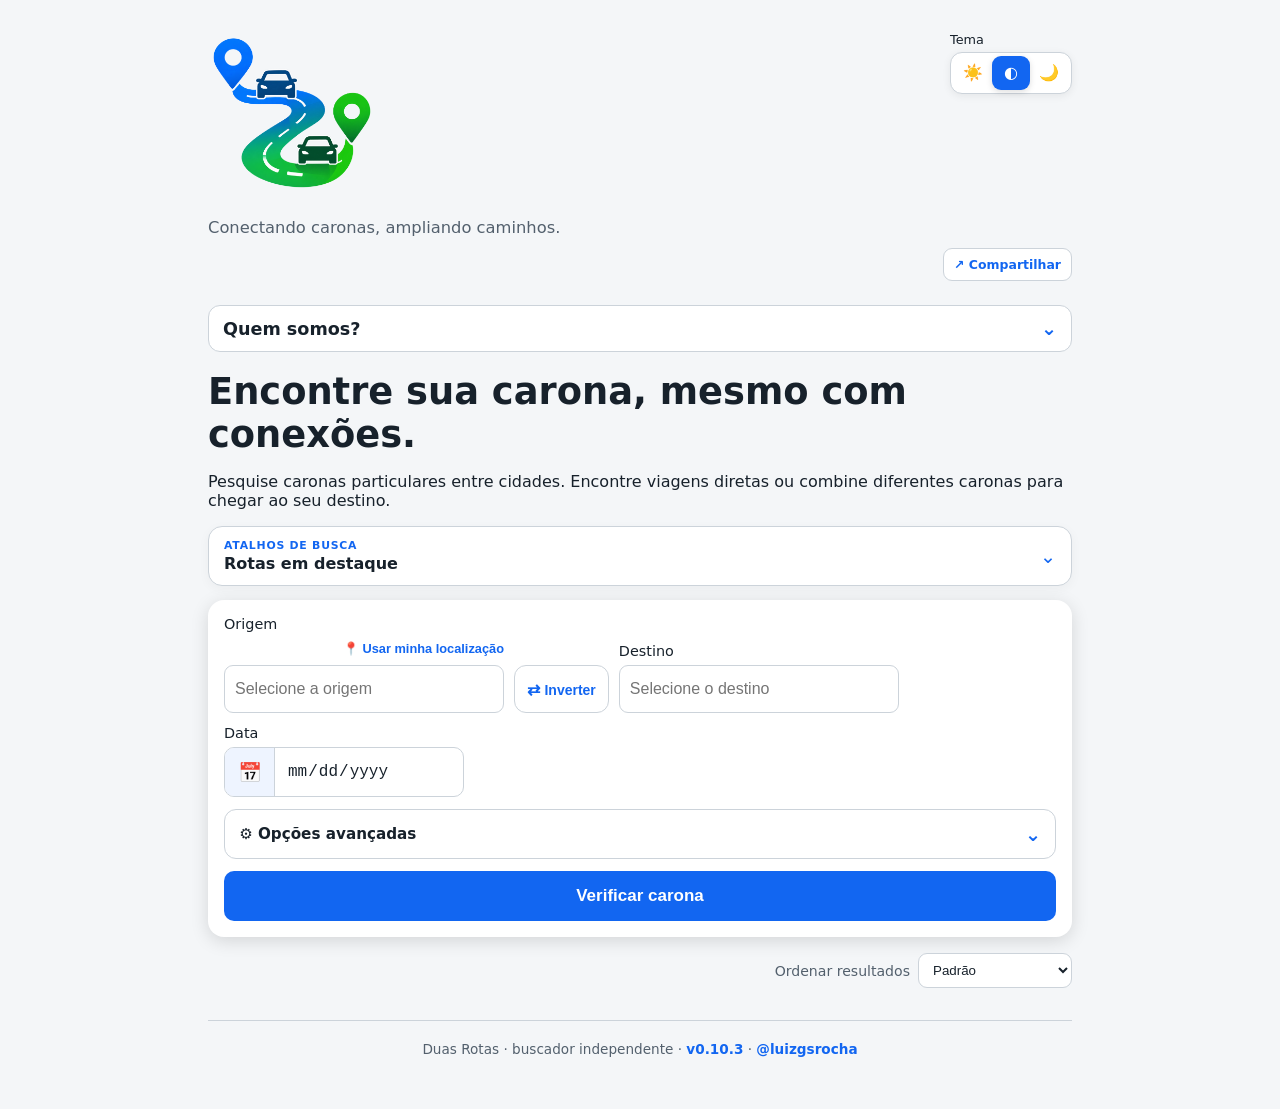
==== index.html @ 3685c2cd "fix: mover atalhos de rotas antes da busca" ====
<!doctype html><html lang="pt-BR"><head><meta charset="utf-8"><meta name="viewport" content="width=device-width,initial-scale=1"><title>Duas Rotas — Busque caronas particulares e conexões</title><meta name="description" content="Pesquise caronas particulares entre cidades. Compare viagens diretas e conexões por trechos, conforme a disponibilidade para sua data."><link rel="canonical" href="https://rua-nossa.lgsr96.workers.dev/"><meta property="og:title" content="Duas Rotas — Busque caronas particulares e conexões"><meta property="og:description" content="Pesquise caronas particulares entre cidades. Compare viagens diretas e conexões por trechos, conforme a disponibilidade para sua data."><meta property="og:url" content="https://rua-nossa.lgsr96.workers.dev/"><meta property="og:type" content="website"><meta property="og:locale" content="pt_BR"><meta property="og:image" content="https://rua-nossa.lgsr96.workers.dev/logo.png"><meta property="og:image:alt" content="Duas Rotas — buscador de caronas"><meta name="twitter:card" content="summary"><meta name="twitter:title" content="Duas Rotas — Busque caronas particulares e conexões"><meta name="twitter:description" content="Pesquise caronas particulares entre cidades. Compare viagens diretas e conexões por trechos, conforme a disponibilidade para sua data."><meta name="twitter:image" content="https://rua-nossa.lgsr96.workers.dev/logo.png"><link rel="stylesheet" href="style.css?v=v0.10.3"><script type="application/ld+json">{
        "@context": "https://schema.org",
        "@type": "WebSite",
        "name": "Duas Rotas",
        "url": "https://rua-nossa.lgsr96.workers.dev/",
        "inLanguage": "pt-BR",
        "description": "Buscador independente de caronas particulares e conexões."
      }</script></head><body><main><header><div class="top"><div class="brand"><img class="logo" src="/logo.png" alt="Logotipo Duas Rotas" width="320" height="88" decoding="async" fetchpriority="high"></div><div class="theme" aria-label="Tema"><span>Tema</span><div class="theme-toggle" role="group"><button type="button" data-theme-value="light" aria-label="Tema claro" title="Claro">☀️</button><button type="button" data-theme-value="auto" aria-label="Tema automático" title="Automático">◐</button><button type="button" data-theme-value="dark" aria-label="Tema escuro" title="Escuro">🌙</button></div></div></div><p class="header-description">Conectando caronas, ampliando caminhos.</p><div class="site-share"><button type="button" id="share-site" aria-label="Compartilhar Duas Rotas">↗ Compartilhar</button><span id="share-feedback" class="share-feedback" role="status" aria-live="polite"></span></div></header><details class="about-bar"><summary><span>Quem somos?</span><span class="about-chevron" aria-hidden="true">⌄</span></summary><div class="about-content">O Duas Rotas é um buscador independente de caronas particulares anunciadas na BlaBlaCar. Não vendemos passagens nem operamos viagens. O uso da BlaBlaCar é independente e sem vínculo, parceria ou afiliação.</div></details><h1>Encontre sua carona, mesmo com conexões.</h1><p class="intro">Pesquise caronas particulares entre cidades. Encontre viagens diretas ou combine diferentes caronas para chegar ao seu destino.</p><details class="featured-routes-panel"><summary><span><small>Atalhos de busca</small><strong>Rotas em destaque</strong></span> <span class="featured-chevron" aria-hidden="true">⌄</span></summary><div class="featured-routes-content"><p>Escolha uma rota para preencher origem e destino.</p><nav class="featured-routes" aria-label="Rotas em destaque"><a class="featured-route" href="/?origin=taubate&amp;destination=campinas"><span class="route-cities"><strong>Taubaté</strong><small>SP</small></span><span class="route-arrow" aria-hidden="true">→</span><span class="route-cities route-destination"><strong>Campinas</strong><small>SP</small></span></a> <a class="featured-route" href="/?origin=taubate&amp;destination=pirassununga"><span class="route-cities"><strong>Taubaté</strong><small>SP</small></span><span class="route-arrow" aria-hidden="true">→</span><span class="route-cities route-destination"><strong>Pirassununga</strong><small>SP</small></span></a> <a class="featured-route" href="/?origin=formosa&amp;destination=brasilia"><span class="route-cities"><strong>Formosa</strong><small>GO</small></span><span class="route-arrow" aria-hidden="true">→</span><span class="route-cities route-destination"><strong>Brasília</strong><small>DF</small></span></a></nav><p class="seo-note"><span aria-hidden="true">ⓘ</span> Disponibilidade confirmada somente após a consulta.</p></div></details><section class="search"><div class="route-fields"><label class="origin-field">Origem <span class="origin-tools"><button type="button" id="locate" class="mini">📍 Usar minha localização</button></span><span class="city-combobox"><input id="origin" class="city-input" autocomplete="off" autocapitalize="none" spellcheck="false" enterkeyhint="next" placeholder="Selecione a origem" role="combobox" aria-haspopup="listbox" aria-expanded="false" aria-controls="origin-options" aria-autocomplete="list" aria-label="Cidade de origem"><span id="origin-options" class="city-options" role="listbox" aria-label="Cidades de origem" hidden></span></span><span id="location-feedback" class="location-feedback" role="status" aria-live="polite" hidden></span></label><button type="button" id="swap" class="swap" title="Inverter origem e destino" aria-label="Inverter origem e destino">⇄ <span>Inverter</span></button><div class="destinations"><label>Destino <span class="city-combobox"><input id="destination" class="destination city-input" autocomplete="off" autocapitalize="none" spellcheck="false" enterkeyhint="next" placeholder="Selecione o destino" role="combobox" aria-haspopup="listbox" aria-expanded="false" aria-controls="destination-options" aria-autocomplete="list" aria-label="Cidade de destino"><span id="destination-options" class="city-options" role="listbox" aria-label="Cidades de destino" hidden></span></span></label></div></div><div class="date-field"><label for="date">Data</label><div class="date-control"><button type="button" id="openCalendar" class="calendar-trigger" aria-label="Abrir calendário" title="Abrir calendário">📅</button><input id="date" type="date" aria-label="Data da viagem"></div></div><details class="advanced-options"><summary><span>⚙️ Opções avançadas</span><span class="advanced-chevron" aria-hidden="true">⌄</span></summary><div class="advanced-content"><fieldset class="wait-rules"><legend>⏱ Opções de baldeação</legend><div class="wait-grid"><label>Tempo máximo de espera entre baldeações<span class="input-unit"><input id="maxWait" type="number" min="0" max="720" step="1" value="720" aria-label="Tempo máximo de espera entre baldeações, em minutos"><span>min</span></span></label><label>Máx. baldeações<select id="maxTransfers" aria-label="Quantidade máxima de baldeações"><option value="0">0</option><option value="1">1</option><option value="2" selected="selected">2</option><option value="3">3</option><option value="4">4</option><option value="5">5</option><option value="6">6</option><option value="7">7</option><option value="8">8</option><option value="9">9</option><option value="10">10</option></select></label></div></fieldset></div></details><button id="search">Verificar carona</button></section><section><div class="results-tools"><label>Ordenar resultados <select id="sort"><option value="default">Padrão</option><option value="fastest">Mais rápido</option><option value="cheapest">Mais barato</option><option value="fewest">Menos baldeações</option></select></label></div><div id="status"></div><div id="transferLoading" class="transfer-loading" hidden aria-live="polite"><div class="loading-road" aria-hidden="true"><span class="loading-car">🚙</span><span class="road-line"></span></div><strong>Buscando as melhores conexões…</strong><small>A busca de conexões pode levar até 5 minutos.</small></div><div id="results"></div></section><footer class="credits">Duas Rotas · buscador independente · <a href="/versoes.html" aria-label="Ver histórico de versões">v0.10.3</a> · <a href="https://www.instagram.com/luizgsrocha/" target="_blank" rel="noopener noreferrer">@luizgsrocha</a></footer></main><script src="app.js?v=v0.10.3"></script></body></html>
---- style.css ----
:root{font-family:Inter,system-ui,sans-serif;--bg:#f4f6f8;--card:#fff;--text:#17212b;--muted:#53606d;--border:#ccd3da;--accent:#1266f1;--linkbg:#eef4ff;color:var(--text);background:var(--bg);color-scheme:light}html[data-theme="dark"]{--bg:#11151a;--card:#1b222a;--text:#eef3f8;--muted:#aeb9c5;--border:#46515d;--accent:#6ea8ff;--linkbg:#24344b;color-scheme:dark}*{box-sizing:border-box}body{margin:0;background:var(--bg);color:var(--text);transition:background .2s,color .2s}main{max-width:900px;margin:auto;padding:32px 18px}header{margin-bottom:24px}.top{display:flex;justify-content:space-between;gap:18px;align-items:flex-start}h1{font-size:2.3rem;margin:0 0 6px}.theme{display:flex;flex-direction:column;gap:5px;font-size:.8rem}.theme-toggle{display:flex;padding:3px;border:1px solid var(--border);border-radius:12px;background:var(--card);box-shadow:0 2px 8px #0001}.theme-toggle button{width:38px;height:34px;border:0;border-radius:9px;background:transparent;color:var(--muted);cursor:pointer;font-size:1rem;line-height:1;transition:background .15s,color .15s,transform .15s}.theme-toggle button:hover{background:var(--linkbg)}.theme-toggle button:active{transform:scale(.95)}.theme-toggle button.active{background:var(--accent);color:white;box-shadow:0 2px 6px #0002}.search input,.search select{padding:10px;border:1px solid var(--border);border-radius:9px;background:var(--card);color:var(--text)}.search{background:var(--card);padding:18px;border-radius:16px;display:grid;grid-template-columns:1fr;gap:14px;box-shadow:0 4px 18px #0002}.search label{display:flex;flex-direction:column;gap:6px;font-size:.9rem}.search button{padding:13px;border:0;border-radius:10px;background:var(--accent);color:white;font-weight:700;font-size:1rem;cursor:pointer}.route{background:var(--card);margin:12px 0;padding:18px;border-radius:14px;box-shadow:0 2px 10px #0002}.route.best{border:2px solid var(--accent)}.route h3{margin:0 0 10px}.actions{display:flex;gap:8px;flex-wrap:wrap;margin-top:14px}.actions a{display:inline-block;padding:9px 12px;border-radius:9px;background:var(--linkbg);color:var(--accent);text-decoration:none;font-weight:650}.actions a:hover{text-decoration:underline}#status{margin-top:24px;color:var(--muted)}small{color:var(--muted)}@media(max-width:650px){.top{align-items:center}.theme{width:auto;align-items:flex-end}.theme>span{display:none}}.group{padding:0;overflow:hidden}.group summary{padding:18px;cursor:pointer;display:flex;justify-content:space-between;gap:16px;align-items:center;list-style:none}.group summary::-webkit-details-marker{display:none}.group summary span{display:flex;flex-direction:column;gap:5px}.group-meta{text-align:right}.group-options{border-top:1px solid var(--border);padding:0 18px}.route-option{padding:16px 0;border-bottom:1px solid var(--border)}.route-option:last-child{border-bottom:0}.route-option h4{margin:0 0 10px}.wait{color:var(--muted);font-size:.9rem}@media(max-width:650px){.group summary{align-items:flex-start}.group-meta{min-width:90px}}.credits{margin-top:32px;padding:20px 0;text-align:center;color:var(--muted);font-size:.85rem;border-top:1px solid var(--border)}.credits a{color:var(--accent);text-decoration:none;font-weight:650}.credits a:hover{text-decoration:underline}.route-tree{border-top:1px solid var(--border);padding:14px 18px}.tree-node{position:relative}.leg{display:flex;flex-direction:column;gap:6px;padding:12px 0}.leg span{color:var(--muted)}.leg a{width:max-content;max-width:100%;padding:7px 10px;border-radius:8px;background:var(--linkbg);color:var(--accent);text-decoration:none;font-weight:650}.connections{margin-left:14px;padding-left:14px;border-left:2px solid var(--border)}.connections>small{display:block;margin:5px 0 2px}.connection-wait{color:var(--muted);font-size:.82rem;margin-top:8px}.depth-1 .leg,.depth-2 .leg{padding-top:8px}.destinations{display:flex;flex-direction:column;gap:10px}.destination-row{display:grid;grid-template-columns:1fr auto;gap:8px;align-items:end}.destination-row label{min-width:0}.city-input{padding:10px;border:1px solid var(--border);border-radius:9px;background:var(--card);color:var(--text);width:100%}.city-input:focus{outline:2px solid var(--accent);outline-offset:1px}.search button.secondary{background:var(--linkbg);color:var(--accent);border:1px solid var(--border)}.remove-destination{width:42px;height:42px;padding:0!important;background:transparent!important;color:var(--muted)!important;border:1px solid var(--border)!important;font-size:1.35rem!important}.destination-result{margin-top:26px}.destination-result>h2{margin:0 0 4px;font-size:1.25rem}.destination-result>small{display:block;margin-bottom:10px}.about{margin-bottom:18px;padding:14px 16px;border:1px solid var(--border);border-radius:12px;background:var(--card);color:var(--muted);font-size:.9rem;line-height:1.5}.about strong{color:var(--text)}.about p{margin:5px 0 0}.brand{max-width:620px}.logo{display:block;width:min(520px,100%);height:auto;border-radius:14px;margin-bottom:12px}.brand p{margin:0;color:var(--muted);line-height:1.45;font-size:1.02rem}@media(max-width:650px){.top{align-items:flex-start}.logo{width:min(420px,100%)}}.swap{background:transparent!important;color:var(--accent)!important;border:1px dashed var(--border)!important;padding:9px!important}.origin-tools{display:flex;justify-content:flex-end}.search button.mini{padding:3px 0;background:transparent;color:var(--accent);font-size:.8rem;font-weight:650;text-align:right}.search button.mini:disabled{opacity:.55;cursor:wait}.about-kicker{color:var(--text);font-size:clamp(1.1rem,2.6vw,1.45rem);font-weight:750;line-height:1.15;letter-spacing:-.02em;margin-bottom:clamp(6px,1.2vw,10px)}.about-kicker span{display:inline-block;font-size:.92em;transform:translateY(-.02em)}.about p{margin:0;max-width:72ch}.timeline-stop{display:grid;grid-template-columns:52px 18px 1fr;gap:9px;align-items:center;min-height:30px}.timeline-time{font-weight:750;font-variant-numeric:tabular-nums;text-align:right;font-size:.9rem}.timeline-dot{width:14px;height:14px;border:4px solid var(--accent);border-radius:50%;background:var(--card);position:relative;z-index:2}.timeline-ride{margin-left:68px;padding:6px 0 10px 18px;border-left:3px solid var(--accent)}.ride-card{padding:11px 12px;border:1px solid var(--border);border-radius:11px;background:var(--linkbg);display:flex;justify-content:space-between;gap:12px;align-items:center}.ride-card>div{display:flex;flex-direction:column;gap:5px;min-width:0}.ride-card span{color:var(--muted);font-size:.9rem}.ride-card a{flex:none;color:var(--accent);text-decoration:none;font-weight:700;font-size:.85rem}.timeline-stop.arrival{margin-bottom:5px}.connections{margin-left:68px;padding:5px 0 5px 18px;border-left:3px dashed var(--border)}.connection-wait{display:inline-block;margin:5px 0 8px;padding:6px 9px;border-radius:999px;background:var(--linkbg);color:var(--muted);font-size:.82rem}.connections .tree-node{margin-top:2px}@media(max-width:650px){.timeline-stop{grid-template-columns:45px 16px 1fr;gap:7px}.timeline-time{font-size:.8rem}.timeline-ride,.connections{margin-left:59px;padding-left:13px}.ride-card{align-items:flex-start;flex-direction:column}.ride-card a{padding-top:2px}}.about-bar{margin-bottom:18px;border:1px solid var(--border);border-radius:12px;background:var(--card);overflow:hidden}.about-bar summary{list-style:none;cursor:pointer;display:flex;align-items:center;justify-content:space-between;gap:12px;padding:11px 14px;color:var(--text);font-weight:750;font-size:clamp(.95rem,2vw,1.08rem);user-select:none}.about-bar summary::-webkit-details-marker{display:none}.about-bar summary:hover{background:var(--linkbg)}.about-chevron{color:var(--accent);font-size:1.2rem;transition:transform .2s}.about-bar[open] .about-chevron{transform:rotate(180deg)}.about-content{padding:0 14px 13px;color:var(--muted);font-size:.88rem;line-height:1.55;max-width:76ch}@media(max-width:650px){.about-bar summary{padding:10px 12px}.about-content{padding:0 12px 12px;font-size:.85rem}}.results-tools{display:flex;justify-content:flex-end;margin:16px 0 8px}.results-tools label{display:flex;align-items:center;gap:8px;font-size:.88rem;color:var(--muted)}.results-tools select{width:auto;min-width:150px;padding:8px 10px;border:1px solid var(--border);border-radius:9px;background:var(--card);color:var(--text)}@media(max-width:480px){.results-tools{justify-content:stretch}.results-tools label{width:100%;justify-content:space-between}.results-tools select{flex:1}}.wait-rules{margin:0;padding:12px 14px 14px;border:1px solid var(--border);border-radius:12px;background:var(--bg)}.wait-rules legend{padding:0 7px;font-size:.88rem;font-weight:750;color:var(--text)}.wait-grid{display:grid;grid-template-columns:1fr 1fr 1.15fr;gap:10px}.wait-grid label{gap:5px!important;color:var(--muted);font-size:.8rem}.wait-grid input,.wait-grid select{width:100%;min-width:0;text-align:center}.input-unit{display:grid;grid-template-columns:1fr auto;align-items:center;gap:6px}.input-unit>span{font-size:.78rem;color:var(--muted)}@media(max-width:520px){.wait-rules{padding:10px 11px 12px}.wait-grid{grid-template-columns:1fr 1fr}.wait-grid label:last-child{grid-column:1/-1}}
.route-map{padding:0 18px 14px}.map-link{display:flex;align-items:center;justify-content:space-between;gap:12px;padding:11px 12px;border:1px solid var(--border);border-radius:11px;background:var(--linkbg);color:var(--accent);text-decoration:none}.map-link:hover strong{text-decoration:underline}.map-route{color:var(--text);font-size:.85rem;line-height:1.4}.map-link strong{flex:none;font-size:.82rem}@media(max-width:650px){.map-link{align-items:flex-start;flex-direction:column}.map-link strong{padding-left:0}}
.transfer-loading{margin:14px 0;padding:16px;border:1px solid var(--border);border-radius:14px;background:var(--card);text-align:center;overflow:hidden}.transfer-loading[hidden]{display:none}.transfer-loading strong,.transfer-loading small{display:block}.transfer-loading strong{margin-top:8px}.transfer-loading small{margin-top:4px;color:var(--muted)}.loading-road{position:relative;height:48px;max-width:420px;margin:0 auto;overflow:hidden}.road-line{position:absolute;left:0;right:0;bottom:8px;height:3px;background:repeating-linear-gradient(90deg,var(--border) 0 18px,transparent 18px 30px);animation:roadMove .7s linear infinite}.loading-car{position:absolute;z-index:2;left:8%;bottom:11px;font-size:30px;line-height:1;animation:carDrive 2.4s ease-in-out infinite}.loading-car:after{content:"";position:absolute;left:-18px;right:-18px;bottom:-8px;height:2px;background:var(--accent);opacity:.16;filter:blur(2px)}@keyframes roadMove{to{background-position:-30px 0}}@keyframes carDrive{0%,100%{transform:translateX(0) translateY(0) rotate(-1deg)}50%{transform:translateX(min(240px,55vw)) translateY(-2px) rotate(1deg)}}@media(prefers-reduced-motion:reduce){.road-line,.loading-car{animation:none}.loading-car{left:45%}}

/* Mobile-first brand proportions and readable introduction */
.brand{min-width:0;flex:1}.logo{width:min(100%,340px);height:auto;max-height:160px;object-fit:contain;object-position:left center;margin-bottom:10px}.brand p{max-width:52ch;font-size:1.125rem;line-height:1.6}.about-content{font-size:1rem;line-height:1.65}.about-bar summary{font-size:1.1rem;min-height:44px}
@media(max-width:650px){main{padding:20px 14px}.top{gap:12px}.logo{width:min(100%,240px);max-height:110px}.brand p{font-size:1.0625rem;line-height:1.6}.about-content{font-size:1rem;line-height:1.65}.about-bar summary{font-size:1.1rem}}
@media(min-width:651px) and (max-width:1024px){.logo{width:min(100%,300px);max-height:145px}.brand p{font-size:1.125rem}.about-content{font-size:1.0625rem}}

/* Compact route search, optimized for phones and tablets */
.search{gap:12px;padding:16px}.route-fields{display:grid;grid-template-columns:minmax(0,1fr) auto minmax(0,1fr);align-items:end;gap:10px}.route-fields>*,.route-fields .destinations{min-width:0}.route-fields .city-input{min-height:48px;font-size:1rem}.route-fields .swap{min-height:48px;min-width:48px;padding:9px 12px!important;border-style:solid!important;border-radius:12px!important;white-space:nowrap}.route-fields .swap span{font-size:.875rem}.route-fields .origin-tools{min-height:19px}.search>label input{min-height:48px;font-size:1rem}.search>#search{min-height:50px;font-size:1.0625rem}.search .wait-rules{margin-top:2px}
@media(max-width:650px){.search{padding:14px;gap:12px}.route-fields{grid-template-columns:minmax(0,1fr) 48px;gap:8px}.route-fields .origin-field{grid-column:1;grid-row:1}.route-fields .destinations{grid-column:1;grid-row:2}.route-fields .swap{grid-column:2;grid-row:1 / 3;align-self:center;padding:8px!important}.route-fields .swap span{display:none}.search label{font-size:.95rem}.search>#search{width:100%}}
@media(min-width:651px) and (max-width:1024px){.route-fields{gap:12px}.route-fields .swap span{display:none}}

/* Collapsible advanced transfer options */
.advanced-options{border:1px solid var(--border);border-radius:12px;background:var(--card);overflow:hidden}.advanced-options summary{display:flex;align-items:center;justify-content:space-between;gap:12px;list-style:none;cursor:pointer;min-height:48px;padding:11px 14px;font-size:.95rem;font-weight:700;color:var(--text);user-select:none}.advanced-options summary::-webkit-details-marker{display:none}.advanced-options summary:hover{background:var(--linkbg)}.advanced-options summary:focus-visible{outline:2px solid var(--accent);outline-offset:-3px}.advanced-chevron{font-size:1.2rem;color:var(--accent);transition:transform .2s}.advanced-options[open] .advanced-chevron{transform:rotate(180deg)}.advanced-content{padding:0 12px 12px}.advanced-options .wait-rules{margin:0}@media(max-width:650px){.advanced-options summary{padding:11px 12px}.advanced-content{padding:0 10px 10px}}

/* Date picker icon at the start of the field */
.date-field{display:flex;flex-direction:column;gap:6px;font-size:.9rem}.date-control{display:flex;align-items:stretch;min-width:0;border:1px solid var(--border);border-radius:10px;background:var(--card);overflow:hidden}.date-control:focus-within{outline:2px solid var(--accent);outline-offset:1px}.search .date-control .calendar-trigger{flex:0 0 50px;min-height:48px;padding:0;border:0;border-right:1px solid var(--border);border-radius:0;background:var(--linkbg);color:var(--accent);font-size:1.2rem}.search .date-control input[type="date"]{flex:1;min-width:0;min-height:48px;padding:10px 12px;border:0;border-radius:0;background:transparent;color:var(--text);font-size:1rem;outline:0}.date-control input[type="date"]::-webkit-calendar-picker-indicator{display:none}

/* Individual informative cards within existing route groups */
.combination-list{padding:0 16px 16px;display:grid;gap:10px}.route-combination{border:1px solid var(--border);border-radius:12px;background:var(--card);overflow:hidden}.route-combination>summary{display:flex;flex-direction:column;gap:12px;padding:14px;list-style:none;cursor:pointer}.route-combination>summary::-webkit-details-marker{display:none}.route-combination>summary:hover{background:var(--linkbg)}.route-combination>summary:focus-visible{outline:2px solid var(--accent);outline-offset:-2px}.combination-top,.combination-times,.combination-expand{display:flex;justify-content:space-between;align-items:center;gap:12px}.combination-tag{font-size:.76rem;font-weight:750;border-radius:999px;background:var(--linkbg);color:var(--accent);padding:5px 9px}.combination-price{font-size:1.05rem}.combination-times>span{display:flex;flex-direction:column;gap:4px;min-width:0}.combination-times strong{font-size:1.35rem;font-variant-numeric:tabular-nums}.combination-times small{overflow-wrap:anywhere}.combination-times .combination-duration{flex:1;align-items:center;text-align:center;color:var(--muted);font-size:.85rem}.combination-arrival{text-align:right;align-items:flex-end}.combination-expand{border-top:1px solid var(--border);padding-top:10px;color:var(--accent);font-size:.86rem;font-weight:700}.route-combination[open] .combination-expand span{transform:rotate(180deg)}.combination-details{border-top:1px solid var(--border);padding:10px 12px 14px}@media(max-width:520px){.combination-list{padding:0 10px 12px}.route-combination>summary{padding:12px;gap:10px}.combination-times strong{font-size:1.13rem}.combination-times{gap:6px}.combination-times .combination-duration{font-size:.75rem}.combination-price{font-size:.98rem}}

.results-tools{display:flex;justify-content:flex-end;align-items:end;gap:12px}

/* v0.6.0: compact search widths without shrinking tap targets */
.search .route-fields{grid-template-columns:minmax(0,280px) auto minmax(0,280px);justify-content:start;width:100%;gap:10px}.search .route-fields .destinations{width:100%}.search .date-field{width:100%;max-width:240px}.search .date-control{width:100%}.search .route-fields .city-input{width:100%}
@media(max-width:650px){.search .route-fields{grid-template-columns:minmax(0,320px);justify-content:start;gap:8px}.search .route-fields .origin-field{grid-column:1;grid-row:1}.search .route-fields .swap{grid-column:1;grid-row:2;justify-self:center;align-self:center;min-height:44px;min-width:48px}.search .route-fields .destinations{grid-column:1;grid-row:3}.search .date-field{max-width:240px}}
@media(max-width:360px){.search .route-fields{grid-template-columns:minmax(0,1fr)}.search .date-field{max-width:100%}}

/* v0.6.1: searchable city comboboxes */
.city-combobox{display:block;position:relative;width:100%;min-width:0}.city-combobox .city-input{width:100%}.city-options{position:absolute;top:calc(100% + 4px);left:0;right:0;z-index:30;max-height:240px;overflow-y:auto;overscroll-behavior:contain;padding:4px;border:1px solid var(--border);border-radius:10px;background:var(--card);box-shadow:0 8px 24px #0004}.city-options[hidden]{display:none}.search .city-option{display:block;width:100%;min-height:44px;padding:9px 11px;text-align:left;font-size:.92rem;font-weight:500;border:0;border-radius:7px;background:transparent;color:var(--text);cursor:pointer}.search .city-option:hover,.search .city-option.highlighted{background:var(--linkbg);color:var(--accent)}.city-empty{padding:12px;color:var(--muted);font-size:.9rem}.search{overflow:visible}

/* v0.6.7: readable summaries without opening each result group */
.combination-waits{display:block;padding:9px 11px;border-radius:8px;background:var(--linkbg);color:var(--text);font-size:.82rem;line-height:1.45}
.route.group[open]>.combination-list{display:grid}

/* v0.6.8: cards use their available width on phones, tablets and desktops */
.route-combination{container-type:inline-size}
.route-combination>summary{gap:10px}
.combination-times{display:grid;grid-template-columns:minmax(0,1fr) minmax(75px,.7fr) minmax(0,1fr);align-items:center;gap:12px;width:100%}
.combination-times>span{min-width:0}
.combination-times .combination-duration{min-width:0}
.combination-duration>span{white-space:nowrap}
.combination-expand{width:100%;justify-content:center;gap:8px}
.combination-waits{width:100%}
@container (max-width:390px){
 .combination-times{grid-template-columns:minmax(0,1fr) minmax(58px,.6fr) minmax(0,1fr);gap:6px}
 .combination-times strong{font-size:clamp(1rem,5vw,1.25rem)}
 .combination-times small{font-size:.73rem;line-height:1.35}
 .combination-duration>span{font-size:.7rem}
}
@container (min-width:650px){
 .route-combination>summary{display:grid;grid-template-columns:minmax(0,1fr) auto;gap:12px 20px;align-items:center;padding:16px 20px}
 .combination-top{grid-column:2;grid-row:1;justify-content:flex-end;gap:16px}
 .combination-times{grid-column:1;grid-row:1;gap:18px}
 .combination-times strong{font-size:1.45rem}
 .combination-waits{grid-column:1/-1}
 .combination-expand{grid-column:1/-1;padding-top:8px}
}

/* v0.6.9: override inherited .group summary span flex-direction:column */
.group .route-combination > summary .combination-top{display:flex;flex-direction:row;justify-content:space-between;align-items:center}
.group .route-combination > summary .combination-times{display:grid;grid-template-columns:minmax(0,1fr) minmax(68px,.6fr) minmax(0,1fr);align-items:center;gap:clamp(6px,2vw,16px);width:100%}
.group .route-combination > summary .combination-times > span{display:flex;flex-direction:column;min-width:0}
.group .route-combination > summary .combination-times .combination-duration{align-items:center;text-align:center}
.group .route-combination > summary .combination-times .combination-arrival{align-items:flex-end;text-align:right}
.group .route-combination > summary .combination-expand{display:flex;flex-direction:row;justify-content:center;align-items:center}
@media(min-width:700px){
 .group .route-combination > summary{display:flex;flex-direction:column}
 .group .route-combination > summary .combination-times{grid-template-columns:minmax(0,1fr) minmax(100px,.75fr) minmax(0,1fr)}
}

/* v0.7.2: geolocation feedback stays with origin, not ride results */
.location-feedback{display:block;margin-top:7px;font-size:.82rem;line-height:1.4;color:var(--muted);font-weight:500}
.location-feedback.error{color:var(--danger,#b42318)}
.location-feedback[hidden]{display:none}

/* Site sharing in header */
.site-share{display:flex;gap:6px;flex-wrap:wrap;justify-content:flex-end;margin-top:10px}.site-share button{font:inherit;font-size:.78rem;font-weight:650;text-decoration:none;color:var(--accent);background:var(--card);border:1px solid var(--border);border-radius:9px;padding:8px 10px;cursor:pointer;white-space:nowrap}.site-share button:hover{background:var(--linkbg)}.share-feedback{display:block;max-width:220px;text-align:right;color:var(--muted);font-size:.76rem;overflow-wrap:anywhere}.share-feedback:empty{display:none}@media(max-width:650px){.site-share{max-width:175px}.site-share button{font-size:.74rem;padding:7px 8px}}

/* v0.8.4: responsive header: keep description full width */
.header-description{margin:14px 0 0;color:var(--muted);font-size:1.02rem;line-height:1.5;max-width:76ch}
.top .brand{min-width:0;flex:1 1 auto}
.top .theme{flex:0 0 auto}
.top .site-share{flex:0 0 auto}
@media(max-width:650px){
 .top{display:grid;grid-template-columns:minmax(0,1fr) auto;gap:10px 12px;align-items:center}
 .top .brand{grid-column:1;grid-row:1;min-width:0}
 .top .brand .logo{width:min(100%,150px);height:auto}
 .top .theme{grid-column:2;grid-row:1;align-items:flex-end}
 .top .theme-toggle button{width:34px;height:34px}
 .top .site-share{grid-column:1 / -1;grid-row:2;justify-content:flex-end;margin-top:0}
 .header-description{margin-top:14px;font-size:1rem;line-height:1.55}
}

/* v0.8.5: compact header order: logo/theme, description, share */
header>.site-share{margin-top:8px;justify-content:flex-end}
header>.site-share .share-feedback{max-width:100%}
@media(max-width:650px){
 header{margin-bottom:16px}
 .top{gap:8px 10px;align-items:center}
 .top .brand .logo{width:min(100%,138px);height:auto;display:block}
 .header-description{margin:8px 0 0;font-size:.94rem;line-height:1.45}
 header>.site-share{margin-top:8px}
 header>.site-share button{padding:7px 10px}
}

.city-combobox .city-input{font-size:16px}.city-options{max-height:min(240px,40dvh);touch-action:pan-y}

.seo-info{margin-top:2rem}.seo-info ul{padding-left:1.5rem}.seo-info li{margin:.6rem 0}.seo-cta{display:inline-block;padding:1rem;border:1px solid currentColor;border-radius:.7rem}body>main>section{overflow-wrap:anywhere}header img{max-width:100%;height:auto}

/* Compact, touch-friendly route discovery */
.seo-info{margin-top:28px;padding:22px;border:1px solid var(--border);border-radius:18px;background:linear-gradient(145deg,var(--card),var(--linkbg));box-shadow:0 8px 24px #0000000d}.seo-heading{margin-bottom:16px}.seo-kicker{display:block;margin-bottom:4px;color:var(--accent);font-size:.75rem;font-weight:800;letter-spacing:.08em;text-transform:uppercase}.seo-heading h2{margin:0;font-size:clamp(1.35rem,4vw,1.75rem);letter-spacing:-.025em}.seo-heading p{margin:6px 0 0;color:var(--muted);font-size:.92rem;line-height:1.45}.featured-routes{display:grid;grid-template-columns:repeat(3,minmax(0,1fr));gap:10px}.featured-route{display:grid;grid-template-columns:minmax(0,1fr) auto minmax(0,1fr);align-items:center;gap:8px;min-height:76px;padding:13px 14px;border:1px solid var(--border);border-radius:14px;background:var(--card);color:var(--text);text-decoration:none;box-shadow:0 2px 8px #0000000a;transition:border-color .15s,transform .15s,box-shadow .15s}.featured-route:hover{border-color:var(--accent);box-shadow:0 5px 14px #00000012;transform:translateY(-1px)}.featured-route:focus-visible{outline:3px solid color-mix(in srgb,var(--accent) 35%,transparent);outline-offset:2px}.route-cities{display:flex;min-width:0;flex-direction:column;gap:3px}.route-cities strong{overflow:hidden;text-overflow:ellipsis;font-size:.9rem;white-space:nowrap}.route-cities small{color:var(--muted);font-size:.72rem;font-weight:750}.route-destination{text-align:right;align-items:flex-end}.route-arrow{display:grid;width:30px;height:30px;place-items:center;border-radius:50%;background:var(--linkbg);color:var(--accent);font-size:1rem;font-weight:800}.seo-note{display:flex;align-items:center;gap:7px;margin:14px 2px 0;color:var(--muted);font-size:.78rem;line-height:1.4}.seo-note span{color:var(--accent)}
@media(max-width:700px){.seo-info{margin-top:22px;padding:18px 16px}.featured-routes{grid-template-columns:1fr}.featured-route{min-height:64px;padding:11px 13px}.route-cities strong{font-size:.94rem}.seo-note{margin-top:12px}}

/* Route shortcuts belong to the search flow and stay compact until requested. */
.featured-routes-panel{margin:0 0 14px;border:1px solid var(--border);border-radius:14px;background:var(--card);overflow:hidden;box-shadow:0 3px 12px #0000000a}.featured-routes-panel>summary{display:flex;align-items:center;justify-content:space-between;gap:12px;padding:12px 15px;list-style:none;cursor:pointer;user-select:none}.featured-routes-panel>summary::-webkit-details-marker{display:none}.featured-routes-panel>summary:hover{background:var(--linkbg)}.featured-routes-panel>summary>span:first-child{display:flex;flex-direction:column;gap:2px}.featured-routes-panel>summary small{color:var(--accent);font-size:.68rem;font-weight:800;letter-spacing:.07em;text-transform:uppercase}.featured-routes-panel>summary strong{font-size:1rem}.featured-chevron{color:var(--accent);font-size:1.2rem;transition:transform .2s}.featured-routes-panel[open] .featured-chevron{transform:rotate(180deg)}.featured-routes-content{padding:0 15px 15px;border-top:1px solid var(--border)}.featured-routes-content>p:first-child{margin:12px 0;color:var(--muted);font-size:.84rem}.featured-routes-panel .featured-route{min-height:64px}.featured-routes-panel .seo-note{margin-bottom:0}
@media(max-width:700px){.featured-routes-panel>summary{padding:11px 13px}.featured-routes-content{padding:0 12px 12px}.featured-routes-content>p:first-child{margin:10px 0}.featured-routes-panel .featured-routes{grid-template-columns:1fr}}
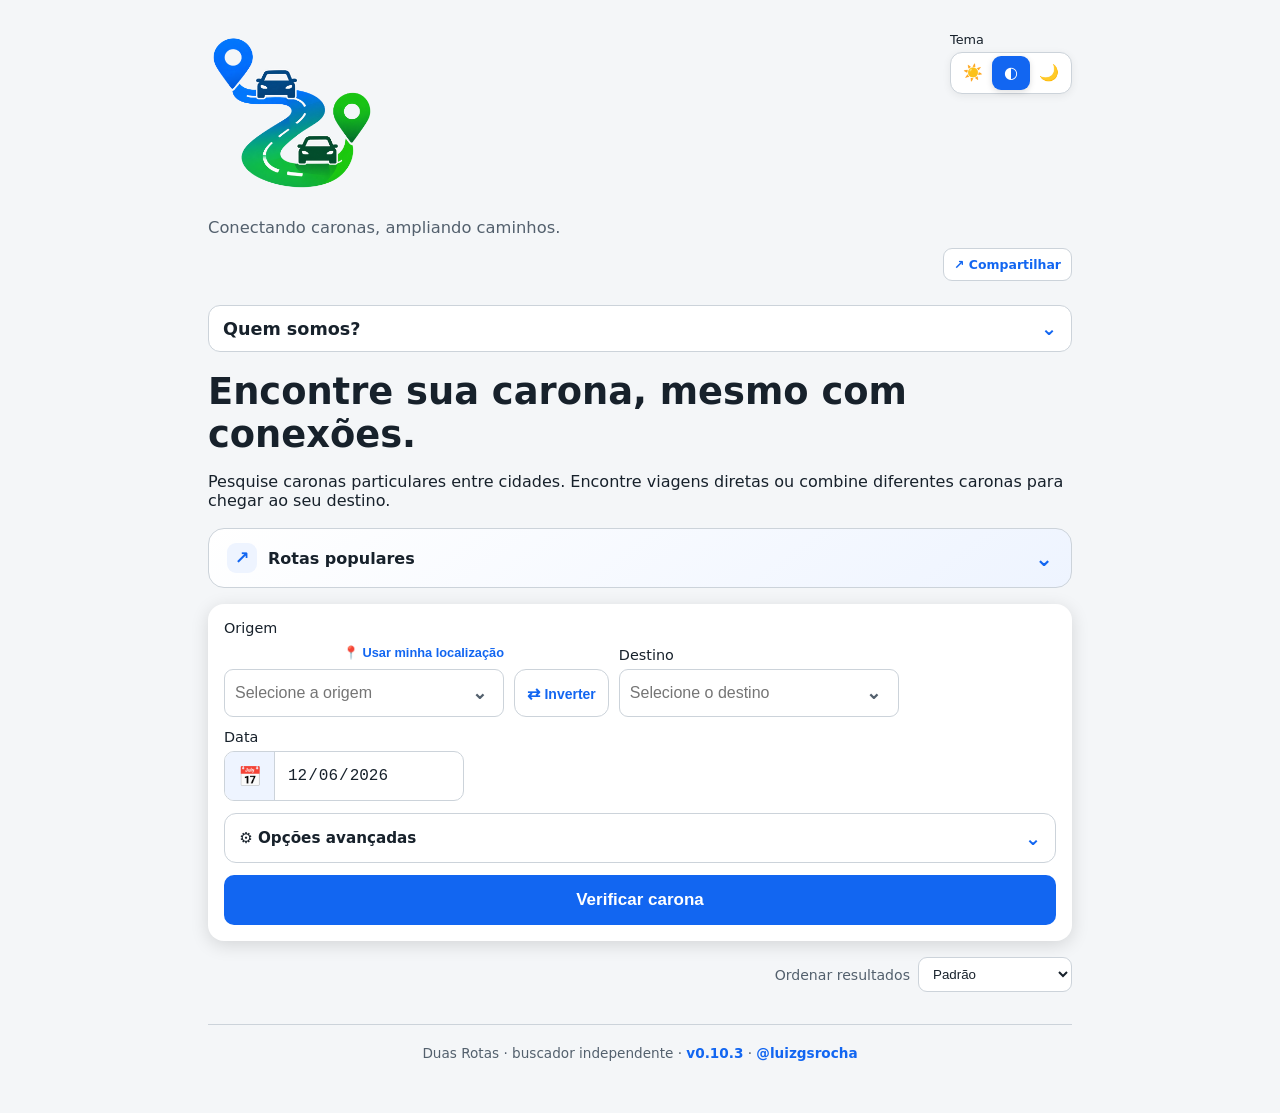
==== commit afc05e17: "fix: restaurar lista de cidades nos campos" ====
--- a/index.html
+++ b/index.html
@@ -5,4 +5,4 @@
         "url": "https://rua-nossa.lgsr96.workers.dev/",
         "inLanguage": "pt-BR",
         "description": "Buscador independente de caronas particulares e conexões."
-      }</script></head><body><main><header><div class="top"><div class="brand"><img class="logo" src="/logo.png" alt="Logotipo Duas Rotas" width="320" height="88" decoding="async" fetchpriority="high"></div><div class="theme" aria-label="Tema"><span>Tema</span><div class="theme-toggle" role="group"><button type="button" data-theme-value="light" aria-label="Tema claro" title="Claro">☀️</button><button type="button" data-theme-value="auto" aria-label="Tema automático" title="Automático">◐</button><button type="button" data-theme-value="dark" aria-label="Tema escuro" title="Escuro">🌙</button></div></div></div><p class="header-description">Conectando caronas, ampliando caminhos.</p><div class="site-share"><button type="button" id="share-site" aria-label="Compartilhar Duas Rotas">↗ Compartilhar</button><span id="share-feedback" class="share-feedback" role="status" aria-live="polite"></span></div></header><details class="about-bar"><summary><span>Quem somos?</span><span class="about-chevron" aria-hidden="true">⌄</span></summary><div class="about-content">O Duas Rotas é um buscador independente de caronas particulares anunciadas na BlaBlaCar. Não vendemos passagens nem operamos viagens. O uso da BlaBlaCar é independente e sem vínculo, parceria ou afiliação.</div></details><h1>Encontre sua carona, mesmo com conexões.</h1><p class="intro">Pesquise caronas particulares entre cidades. Encontre viagens diretas ou combine diferentes caronas para chegar ao seu destino.</p><details class="featured-routes-panel"><summary><span><small>Atalhos de busca</small><strong>Rotas em destaque</strong></span> <span class="featured-chevron" aria-hidden="true">⌄</span></summary><div class="featured-routes-content"><p>Escolha uma rota para preencher origem e destino.</p><nav class="featured-routes" aria-label="Rotas em destaque"><a class="featured-route" href="/?origin=taubate&amp;destination=campinas"><span class="route-cities"><strong>Taubaté</strong><small>SP</small></span><span class="route-arrow" aria-hidden="true">→</span><span class="route-cities route-destination"><strong>Campinas</strong><small>SP</small></span></a> <a class="featured-route" href="/?origin=taubate&amp;destination=pirassununga"><span class="route-cities"><strong>Taubaté</strong><small>SP</small></span><span class="route-arrow" aria-hidden="true">→</span><span class="route-cities route-destination"><strong>Pirassununga</strong><small>SP</small></span></a> <a class="featured-route" href="/?origin=formosa&amp;destination=brasilia"><span class="route-cities"><strong>Formosa</strong><small>GO</small></span><span class="route-arrow" aria-hidden="true">→</span><span class="route-cities route-destination"><strong>Brasília</strong><small>DF</small></span></a></nav><p class="seo-note"><span aria-hidden="true">ⓘ</span> Disponibilidade confirmada somente após a consulta.</p></div></details><section class="search"><div class="route-fields"><label class="origin-field">Origem <span class="origin-tools"><button type="button" id="locate" class="mini">📍 Usar minha localização</button></span><span class="city-combobox"><input id="origin" class="city-input" autocomplete="off" autocapitalize="none" spellcheck="false" enterkeyhint="next" placeholder="Selecione a origem" role="combobox" aria-haspopup="listbox" aria-expanded="false" aria-controls="origin-options" aria-autocomplete="list" aria-label="Cidade de origem"><span id="origin-options" class="city-options" role="listbox" aria-label="Cidades de origem" hidden></span></span><span id="location-feedback" class="location-feedback" role="status" aria-live="polite" hidden></span></label><button type="button" id="swap" class="swap" title="Inverter origem e destino" aria-label="Inverter origem e destino">⇄ <span>Inverter</span></button><div class="destinations"><label>Destino <span class="city-combobox"><input id="destination" class="destination city-input" autocomplete="off" autocapitalize="none" spellcheck="false" enterkeyhint="next" placeholder="Selecione o destino" role="combobox" aria-haspopup="listbox" aria-expanded="false" aria-controls="destination-options" aria-autocomplete="list" aria-label="Cidade de destino"><span id="destination-options" class="city-options" role="listbox" aria-label="Cidades de destino" hidden></span></span></label></div></div><div class="date-field"><label for="date">Data</label><div class="date-control"><button type="button" id="openCalendar" class="calendar-trigger" aria-label="Abrir calendário" title="Abrir calendário">📅</button><input id="date" type="date" aria-label="Data da viagem"></div></div><details class="advanced-options"><summary><span>⚙️ Opções avançadas</span><span class="advanced-chevron" aria-hidden="true">⌄</span></summary><div class="advanced-content"><fieldset class="wait-rules"><legend>⏱ Opções de baldeação</legend><div class="wait-grid"><label>Tempo máximo de espera entre baldeações<span class="input-unit"><input id="maxWait" type="number" min="0" max="720" step="1" value="720" aria-label="Tempo máximo de espera entre baldeações, em minutos"><span>min</span></span></label><label>Máx. baldeações<select id="maxTransfers" aria-label="Quantidade máxima de baldeações"><option value="0">0</option><option value="1">1</option><option value="2" selected="selected">2</option><option value="3">3</option><option value="4">4</option><option value="5">5</option><option value="6">6</option><option value="7">7</option><option value="8">8</option><option value="9">9</option><option value="10">10</option></select></label></div></fieldset></div></details><button id="search">Verificar carona</button></section><section><div class="results-tools"><label>Ordenar resultados <select id="sort"><option value="default">Padrão</option><option value="fastest">Mais rápido</option><option value="cheapest">Mais barato</option><option value="fewest">Menos baldeações</option></select></label></div><div id="status"></div><div id="transferLoading" class="transfer-loading" hidden aria-live="polite"><div class="loading-road" aria-hidden="true"><span class="loading-car">🚙</span><span class="road-line"></span></div><strong>Buscando as melhores conexões…</strong><small>A busca de conexões pode levar até 5 minutos.</small></div><div id="results"></div></section><footer class="credits">Duas Rotas · buscador independente · <a href="/versoes.html" aria-label="Ver histórico de versões">v0.10.3</a> · <a href="https://www.instagram.com/luizgsrocha/" target="_blank" rel="noopener noreferrer">@luizgsrocha</a></footer></main><script src="app.js?v=v0.10.3"></script></body></html>+      }</script></head><body><main><header><div class="top"><div class="brand"><img class="logo" src="/logo.png" alt="Logotipo Duas Rotas" width="320" height="88" decoding="async" fetchpriority="high"></div><div class="theme" aria-label="Tema"><span>Tema</span><div class="theme-toggle" role="group"><button type="button" data-theme-value="light" aria-label="Tema claro" title="Claro">☀️</button><button type="button" data-theme-value="auto" aria-label="Tema automático" title="Automático">◐</button><button type="button" data-theme-value="dark" aria-label="Tema escuro" title="Escuro">🌙</button></div></div></div><p class="header-description">Conectando caronas, ampliando caminhos.</p><div class="site-share"><button type="button" id="share-site" aria-label="Compartilhar Duas Rotas">↗ Compartilhar</button><span id="share-feedback" class="share-feedback" role="status" aria-live="polite"></span></div></header><details class="about-bar"><summary><span>Quem somos?</span><span class="about-chevron" aria-hidden="true">⌄</span></summary><div class="about-content">O Duas Rotas é um buscador independente de caronas particulares anunciadas na BlaBlaCar. Não vendemos passagens nem operamos viagens. O uso da BlaBlaCar é independente e sem vínculo, parceria ou afiliação.</div></details><h1>Encontre sua carona, mesmo com conexões.</h1><p class="intro">Pesquise caronas particulares entre cidades. Encontre viagens diretas ou combine diferentes caronas para chegar ao seu destino.</p><details class="seo-info featured-routes-disclosure"><summary><span class="featured-summary-label"><span class="featured-summary-icon" aria-hidden="true">↗</span><span>Rotas populares</span></span><span class="featured-summary-chevron" aria-hidden="true">⌄</span></summary><div class="featured-routes-content"><div class="seo-heading"><span class="seo-kicker">Inspire sua próxima viagem</span><h2>Rotas em destaque</h2><p>Guias rápidos para escolher a data e começar sua busca.</p></div><nav class="featured-routes" aria-label="Rotas em destaque"><a class="featured-route" href="/?origin=taubate&amp;destination=campinas"><span class="route-cities"><strong>Taubaté</strong><small>SP</small></span> <span class="route-arrow" aria-hidden="true">→</span> <span class="route-cities route-destination"><strong>Campinas</strong><small>SP</small></span> </a><a class="featured-route" href="/?origin=taubate&amp;destination=pirassununga"><span class="route-cities"><strong>Taubaté</strong><small>SP</small></span> <span class="route-arrow" aria-hidden="true">→</span> <span class="route-cities route-destination"><strong>Pirassununga</strong><small>SP</small></span> </a><a class="featured-route" href="/?origin=formosa&amp;destination=brasilia"><span class="route-cities"><strong>Formosa</strong><small>GO</small></span> <span class="route-arrow" aria-hidden="true">→</span> <span class="route-cities route-destination"><strong>Brasília</strong><small>DF</small></span></a></nav><p class="seo-note"><span aria-hidden="true">ⓘ</span> Disponibilidade confirmada somente após a consulta.</p></div></details><section class="search"><div class="route-fields"><label class="origin-field">Origem <span class="origin-tools"><button type="button" id="locate" class="mini">📍 Usar minha localização</button></span><span class="city-combobox"><input id="origin" class="city-input" autocomplete="off" autocapitalize="none" spellcheck="false" enterkeyhint="next" placeholder="Selecione a origem" role="combobox" aria-haspopup="listbox" aria-expanded="false" aria-controls="origin-options" aria-autocomplete="list" aria-label="Cidade de origem"><button type="button" class="show-cities" data-show-cities="origin" aria-label="Mostrar cidades de origem" aria-controls="origin-options">⌄</button><button type="button" class="clear-city" data-clear-city="origin" aria-label="Limpar origem" hidden>×</button><span id="origin-options" class="city-options" role="listbox" aria-label="Cidades de origem" hidden></span></span><span id="location-feedback" class="location-feedback" role="status" aria-live="polite" hidden></span></label><button type="button" id="swap" class="swap" title="Inverter origem e destino" aria-label="Inverter origem e destino">⇄ <span>Inverter</span></button><div class="destinations"><label>Destino <span class="city-combobox"><input id="destination" class="destination city-input" autocomplete="off" autocapitalize="none" spellcheck="false" enterkeyhint="next" placeholder="Selecione o destino" role="combobox" aria-haspopup="listbox" aria-expanded="false" aria-controls="destination-options" aria-autocomplete="list" aria-label="Cidade de destino"><button type="button" class="show-cities" data-show-cities="destination" aria-label="Mostrar cidades de destino" aria-controls="destination-options">⌄</button><button type="button" class="clear-city" data-clear-city="destination" aria-label="Limpar destino" hidden>×</button><span id="destination-options" class="city-options" role="listbox" aria-label="Cidades de destino" hidden></span></span></label></div></div><div class="date-field"><label for="date">Data</label><div class="date-control"><button type="button" id="openCalendar" class="calendar-trigger" aria-label="Abrir calendário" title="Abrir calendário">📅</button><input id="date" type="date" aria-label="Data da viagem"></div></div><details class="advanced-options"><summary><span>⚙️ Opções avançadas</span><span class="advanced-chevron" aria-hidden="true">⌄</span></summary><div class="advanced-content"><fieldset class="wait-rules"><legend>⏱ Opções de baldeação</legend><div class="wait-grid"><label>Tempo máximo de espera entre baldeações<span class="input-unit"><input id="maxWait" type="number" min="0" max="720" step="1" value="720" aria-label="Tempo máximo de espera entre baldeações, em minutos"><span>min</span></span></label><label>Máx. baldeações<select id="maxTransfers" aria-label="Quantidade máxima de baldeações"><option value="0">0</option><option value="1">1</option><option value="2" selected="selected">2</option><option value="3">3</option><option value="4">4</option><option value="5">5</option><option value="6">6</option><option value="7">7</option><option value="8">8</option><option value="9">9</option><option value="10">10</option></select></label></div></fieldset></div></details><button id="search">Verificar carona</button></section><section><div class="results-tools"><label>Ordenar resultados <select id="sort"><option value="default">Padrão</option><option value="fastest">Mais rápido</option><option value="cheapest">Mais barato</option><option value="fewest">Menos baldeações</option></select></label></div><div id="status"></div><div id="transferLoading" class="transfer-loading" hidden aria-live="polite"><div class="loading-road" aria-hidden="true"><span class="loading-car">🚙</span><span class="road-line"></span></div><strong>Buscando as melhores conexões…</strong><small>A busca de conexões pode levar até 5 minutos.</small></div><div id="results"></div></section><footer class="credits">Duas Rotas · buscador independente · <a href="/versoes.html" aria-label="Ver histórico de versões">v0.10.3</a> · <a href="https://www.instagram.com/luizgsrocha/" target="_blank" rel="noopener noreferrer">@luizgsrocha</a></footer></main><script src="app.js?v=v0.10.3"></script></body></html>
--- a/style.css
+++ b/style.css
@@ -114,6 +114,32 @@
 .seo-info{margin-top:28px;padding:22px;border:1px solid var(--border);border-radius:18px;background:linear-gradient(145deg,var(--card),var(--linkbg));box-shadow:0 8px 24px #0000000d}.seo-heading{margin-bottom:16px}.seo-kicker{display:block;margin-bottom:4px;color:var(--accent);font-size:.75rem;font-weight:800;letter-spacing:.08em;text-transform:uppercase}.seo-heading h2{margin:0;font-size:clamp(1.35rem,4vw,1.75rem);letter-spacing:-.025em}.seo-heading p{margin:6px 0 0;color:var(--muted);font-size:.92rem;line-height:1.45}.featured-routes{display:grid;grid-template-columns:repeat(3,minmax(0,1fr));gap:10px}.featured-route{display:grid;grid-template-columns:minmax(0,1fr) auto minmax(0,1fr);align-items:center;gap:8px;min-height:76px;padding:13px 14px;border:1px solid var(--border);border-radius:14px;background:var(--card);color:var(--text);text-decoration:none;box-shadow:0 2px 8px #0000000a;transition:border-color .15s,transform .15s,box-shadow .15s}.featured-route:hover{border-color:var(--accent);box-shadow:0 5px 14px #00000012;transform:translateY(-1px)}.featured-route:focus-visible{outline:3px solid color-mix(in srgb,var(--accent) 35%,transparent);outline-offset:2px}.route-cities{display:flex;min-width:0;flex-direction:column;gap:3px}.route-cities strong{overflow:hidden;text-overflow:ellipsis;font-size:.9rem;white-space:nowrap}.route-cities small{color:var(--muted);font-size:.72rem;font-weight:750}.route-destination{text-align:right;align-items:flex-end}.route-arrow{display:grid;width:30px;height:30px;place-items:center;border-radius:50%;background:var(--linkbg);color:var(--accent);font-size:1rem;font-weight:800}.seo-note{display:flex;align-items:center;gap:7px;margin:14px 2px 0;color:var(--muted);font-size:.78rem;line-height:1.4}.seo-note span{color:var(--accent)}
 @media(max-width:700px){.seo-info{margin-top:22px;padding:18px 16px}.featured-routes{grid-template-columns:1fr}.featured-route{min-height:64px;padding:11px 13px}.route-cities strong{font-size:.94rem}.seo-note{margin-top:12px}}
 
-/* Route shortcuts belong to the search flow and stay compact until requested. */
-.featured-routes-panel{margin:0 0 14px;border:1px solid var(--border);border-radius:14px;background:var(--card);overflow:hidden;box-shadow:0 3px 12px #0000000a}.featured-routes-panel>summary{display:flex;align-items:center;justify-content:space-between;gap:12px;padding:12px 15px;list-style:none;cursor:pointer;user-select:none}.featured-routes-panel>summary::-webkit-details-marker{display:none}.featured-routes-panel>summary:hover{background:var(--linkbg)}.featured-routes-panel>summary>span:first-child{display:flex;flex-direction:column;gap:2px}.featured-routes-panel>summary small{color:var(--accent);font-size:.68rem;font-weight:800;letter-spacing:.07em;text-transform:uppercase}.featured-routes-panel>summary strong{font-size:1rem}.featured-chevron{color:var(--accent);font-size:1.2rem;transition:transform .2s}.featured-routes-panel[open] .featured-chevron{transform:rotate(180deg)}.featured-routes-content{padding:0 15px 15px;border-top:1px solid var(--border)}.featured-routes-content>p:first-child{margin:12px 0;color:var(--muted);font-size:.84rem}.featured-routes-panel .featured-route{min-height:64px}.featured-routes-panel .seo-note{margin-bottom:0}
-@media(max-width:700px){.featured-routes-panel>summary{padding:11px 13px}.featured-routes-content{padding:0 12px 12px}.featured-routes-content>p:first-child{margin:10px 0}.featured-routes-panel .featured-routes{grid-template-columns:1fr}}
+/* Featured routes: compact, accessible accordion above search */
+.featured-routes-disclosure{margin:18px 0 16px;padding:0;border-radius:16px;overflow:hidden;box-shadow:none}
+.featured-routes-disclosure>summary{display:flex;align-items:center;justify-content:space-between;gap:12px;min-height:58px;padding:13px 18px;list-style:none;cursor:pointer;font-weight:700;font-size:1rem;color:var(--text);user-select:none}
+.featured-routes-disclosure>summary::-webkit-details-marker{display:none}
+.featured-routes-disclosure>summary::marker{content:""}
+.featured-routes-disclosure>summary:focus-visible{outline:3px solid var(--accent);outline-offset:-3px}
+.featured-summary-label{display:inline-flex;align-items:center;gap:11px}
+.featured-summary-icon{display:inline-grid;place-items:center;width:30px;height:30px;border-radius:9px;background:var(--linkbg);color:var(--accent);font-size:1.1rem}
+.featured-summary-chevron{color:var(--accent);font-size:1.35rem;line-height:1;transition:transform .2s ease}
+.featured-routes-disclosure[open] .featured-summary-chevron{transform:rotate(180deg)}
+.featured-routes-disclosure .featured-routes-content{padding:0 18px 18px}
+.featured-routes-disclosure .seo-heading{margin-top:2px}
+.featured-routes-disclosure+ .search{margin-top:0}
+@media(max-width:650px){
+ main>h1{font-size:clamp(1.85rem,7vw,2.3rem);line-height:1.16;letter-spacing:-.025em;margin-bottom:12px}
+ main>.intro{font-size:1rem;line-height:1.5;margin-bottom:18px}
+ .featured-routes-disclosure{margin:16px 0 16px;border-radius:15px}
+ .featured-routes-disclosure>summary{min-height:56px;padding:11px 14px;font-size:.98rem}
+ .featured-routes-disclosure .featured-routes-content{padding:0 14px 15px}
+}
+
+/* Accessible clear action within city inputs */
+.city-combobox>.city-input{padding-right:48px}
+.city-combobox>.clear-city{position:absolute;right:8px;top:50%;transform:translateY(-50%);z-index:2;display:grid;place-items:center;width:34px;height:34px;padding:0!important;border:0!important;border-radius:9px;background:var(--linkbg)!important;color:var(--muted)!important;font-size:1.4rem!important;line-height:1;cursor:pointer}
+.city-combobox>.clear-city:focus-visible{outline:2px solid var(--accent);outline-offset:1px}
+.city-combobox>.clear-city[hidden]{display:none!important}
+
+/* Keep the empty-field city list visible and discoverable without changing ranking. */
+.city-combobox>.city-input{padding-right:84px}.city-combobox>.show-cities{position:absolute;right:8px;top:50%;transform:translateY(-50%);z-index:2;display:grid;place-items:center;width:34px;height:34px;padding:0!important;border:0!important;border-radius:9px;background:transparent!important;color:var(--muted)!important;font-size:1.15rem!important;line-height:1;cursor:pointer}.city-combobox>.show-cities:focus-visible{outline:2px solid var(--accent);outline-offset:1px}.city-combobox>.clear-city{right:44px}
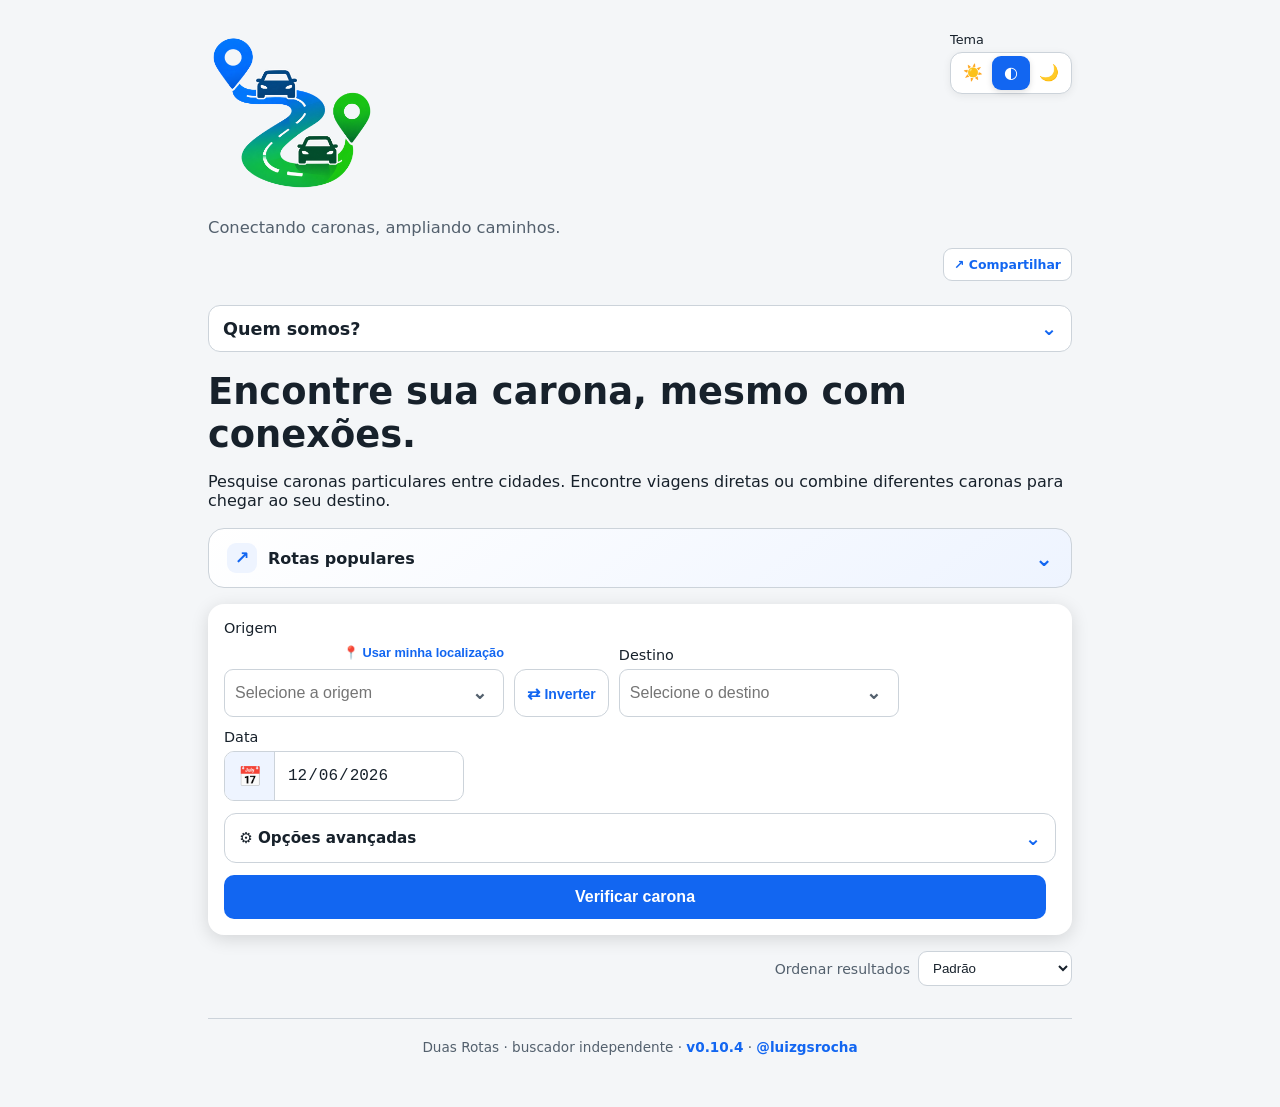
==== commit 5958d2da: "feat: permitir cancelar e substituir buscas ativas" ====
--- a/index.html
+++ b/index.html
@@ -1,8 +1,8 @@
-<!doctype html><html lang="pt-BR"><head><meta charset="utf-8"><meta name="viewport" content="width=device-width,initial-scale=1"><title>Duas Rotas — Busque caronas particulares e conexões</title><meta name="description" content="Pesquise caronas particulares entre cidades. Compare viagens diretas e conexões por trechos, conforme a disponibilidade para sua data."><link rel="canonical" href="https://rua-nossa.lgsr96.workers.dev/"><meta property="og:title" content="Duas Rotas — Busque caronas particulares e conexões"><meta property="og:description" content="Pesquise caronas particulares entre cidades. Compare viagens diretas e conexões por trechos, conforme a disponibilidade para sua data."><meta property="og:url" content="https://rua-nossa.lgsr96.workers.dev/"><meta property="og:type" content="website"><meta property="og:locale" content="pt_BR"><meta property="og:image" content="https://rua-nossa.lgsr96.workers.dev/logo.png"><meta property="og:image:alt" content="Duas Rotas — buscador de caronas"><meta name="twitter:card" content="summary"><meta name="twitter:title" content="Duas Rotas — Busque caronas particulares e conexões"><meta name="twitter:description" content="Pesquise caronas particulares entre cidades. Compare viagens diretas e conexões por trechos, conforme a disponibilidade para sua data."><meta name="twitter:image" content="https://rua-nossa.lgsr96.workers.dev/logo.png"><link rel="stylesheet" href="style.css?v=v0.10.3"><script type="application/ld+json">{
+<!doctype html><html lang="pt-BR"><head><meta charset="utf-8"><meta name="viewport" content="width=device-width,initial-scale=1"><title>Duas Rotas — Busque caronas particulares e conexões</title><meta name="description" content="Pesquise caronas particulares entre cidades. Compare viagens diretas e conexões por trechos, conforme a disponibilidade para sua data."><link rel="canonical" href="https://rua-nossa.lgsr96.workers.dev/"><meta property="og:title" content="Duas Rotas — Busque caronas particulares e conexões"><meta property="og:description" content="Pesquise caronas particulares entre cidades. Compare viagens diretas e conexões por trechos, conforme a disponibilidade para sua data."><meta property="og:url" content="https://rua-nossa.lgsr96.workers.dev/"><meta property="og:type" content="website"><meta property="og:locale" content="pt_BR"><meta property="og:image" content="https://rua-nossa.lgsr96.workers.dev/logo.png"><meta property="og:image:alt" content="Duas Rotas — buscador de caronas"><meta name="twitter:card" content="summary"><meta name="twitter:title" content="Duas Rotas — Busque caronas particulares e conexões"><meta name="twitter:description" content="Pesquise caronas particulares entre cidades. Compare viagens diretas e conexões por trechos, conforme a disponibilidade para sua data."><meta name="twitter:image" content="https://rua-nossa.lgsr96.workers.dev/logo.png"><link rel="stylesheet" href="style.css?v=v0.10.4"><script type="application/ld+json">{
         "@context": "https://schema.org",
         "@type": "WebSite",
         "name": "Duas Rotas",
         "url": "https://rua-nossa.lgsr96.workers.dev/",
         "inLanguage": "pt-BR",
         "description": "Buscador independente de caronas particulares e conexões."
-      }</script></head><body><main><header><div class="top"><div class="brand"><img class="logo" src="/logo.png" alt="Logotipo Duas Rotas" width="320" height="88" decoding="async" fetchpriority="high"></div><div class="theme" aria-label="Tema"><span>Tema</span><div class="theme-toggle" role="group"><button type="button" data-theme-value="light" aria-label="Tema claro" title="Claro">☀️</button><button type="button" data-theme-value="auto" aria-label="Tema automático" title="Automático">◐</button><button type="button" data-theme-value="dark" aria-label="Tema escuro" title="Escuro">🌙</button></div></div></div><p class="header-description">Conectando caronas, ampliando caminhos.</p><div class="site-share"><button type="button" id="share-site" aria-label="Compartilhar Duas Rotas">↗ Compartilhar</button><span id="share-feedback" class="share-feedback" role="status" aria-live="polite"></span></div></header><details class="about-bar"><summary><span>Quem somos?</span><span class="about-chevron" aria-hidden="true">⌄</span></summary><div class="about-content">O Duas Rotas é um buscador independente de caronas particulares anunciadas na BlaBlaCar. Não vendemos passagens nem operamos viagens. O uso da BlaBlaCar é independente e sem vínculo, parceria ou afiliação.</div></details><h1>Encontre sua carona, mesmo com conexões.</h1><p class="intro">Pesquise caronas particulares entre cidades. Encontre viagens diretas ou combine diferentes caronas para chegar ao seu destino.</p><details class="seo-info featured-routes-disclosure"><summary><span class="featured-summary-label"><span class="featured-summary-icon" aria-hidden="true">↗</span><span>Rotas populares</span></span><span class="featured-summary-chevron" aria-hidden="true">⌄</span></summary><div class="featured-routes-content"><div class="seo-heading"><span class="seo-kicker">Inspire sua próxima viagem</span><h2>Rotas em destaque</h2><p>Guias rápidos para escolher a data e começar sua busca.</p></div><nav class="featured-routes" aria-label="Rotas em destaque"><a class="featured-route" href="/?origin=taubate&amp;destination=campinas"><span class="route-cities"><strong>Taubaté</strong><small>SP</small></span> <span class="route-arrow" aria-hidden="true">→</span> <span class="route-cities route-destination"><strong>Campinas</strong><small>SP</small></span> </a><a class="featured-route" href="/?origin=taubate&amp;destination=pirassununga"><span class="route-cities"><strong>Taubaté</strong><small>SP</small></span> <span class="route-arrow" aria-hidden="true">→</span> <span class="route-cities route-destination"><strong>Pirassununga</strong><small>SP</small></span> </a><a class="featured-route" href="/?origin=formosa&amp;destination=brasilia"><span class="route-cities"><strong>Formosa</strong><small>GO</small></span> <span class="route-arrow" aria-hidden="true">→</span> <span class="route-cities route-destination"><strong>Brasília</strong><small>DF</small></span></a></nav><p class="seo-note"><span aria-hidden="true">ⓘ</span> Disponibilidade confirmada somente após a consulta.</p></div></details><section class="search"><div class="route-fields"><label class="origin-field">Origem <span class="origin-tools"><button type="button" id="locate" class="mini">📍 Usar minha localização</button></span><span class="city-combobox"><input id="origin" class="city-input" autocomplete="off" autocapitalize="none" spellcheck="false" enterkeyhint="next" placeholder="Selecione a origem" role="combobox" aria-haspopup="listbox" aria-expanded="false" aria-controls="origin-options" aria-autocomplete="list" aria-label="Cidade de origem"><button type="button" class="show-cities" data-show-cities="origin" aria-label="Mostrar cidades de origem" aria-controls="origin-options">⌄</button><button type="button" class="clear-city" data-clear-city="origin" aria-label="Limpar origem" hidden>×</button><span id="origin-options" class="city-options" role="listbox" aria-label="Cidades de origem" hidden></span></span><span id="location-feedback" class="location-feedback" role="status" aria-live="polite" hidden></span></label><button type="button" id="swap" class="swap" title="Inverter origem e destino" aria-label="Inverter origem e destino">⇄ <span>Inverter</span></button><div class="destinations"><label>Destino <span class="city-combobox"><input id="destination" class="destination city-input" autocomplete="off" autocapitalize="none" spellcheck="false" enterkeyhint="next" placeholder="Selecione o destino" role="combobox" aria-haspopup="listbox" aria-expanded="false" aria-controls="destination-options" aria-autocomplete="list" aria-label="Cidade de destino"><button type="button" class="show-cities" data-show-cities="destination" aria-label="Mostrar cidades de destino" aria-controls="destination-options">⌄</button><button type="button" class="clear-city" data-clear-city="destination" aria-label="Limpar destino" hidden>×</button><span id="destination-options" class="city-options" role="listbox" aria-label="Cidades de destino" hidden></span></span></label></div></div><div class="date-field"><label for="date">Data</label><div class="date-control"><button type="button" id="openCalendar" class="calendar-trigger" aria-label="Abrir calendário" title="Abrir calendário">📅</button><input id="date" type="date" aria-label="Data da viagem"></div></div><details class="advanced-options"><summary><span>⚙️ Opções avançadas</span><span class="advanced-chevron" aria-hidden="true">⌄</span></summary><div class="advanced-content"><fieldset class="wait-rules"><legend>⏱ Opções de baldeação</legend><div class="wait-grid"><label>Tempo máximo de espera entre baldeações<span class="input-unit"><input id="maxWait" type="number" min="0" max="720" step="1" value="720" aria-label="Tempo máximo de espera entre baldeações, em minutos"><span>min</span></span></label><label>Máx. baldeações<select id="maxTransfers" aria-label="Quantidade máxima de baldeações"><option value="0">0</option><option value="1">1</option><option value="2" selected="selected">2</option><option value="3">3</option><option value="4">4</option><option value="5">5</option><option value="6">6</option><option value="7">7</option><option value="8">8</option><option value="9">9</option><option value="10">10</option></select></label></div></fieldset></div></details><button id="search">Verificar carona</button></section><section><div class="results-tools"><label>Ordenar resultados <select id="sort"><option value="default">Padrão</option><option value="fastest">Mais rápido</option><option value="cheapest">Mais barato</option><option value="fewest">Menos baldeações</option></select></label></div><div id="status"></div><div id="transferLoading" class="transfer-loading" hidden aria-live="polite"><div class="loading-road" aria-hidden="true"><span class="loading-car">🚙</span><span class="road-line"></span></div><strong>Buscando as melhores conexões…</strong><small>A busca de conexões pode levar até 5 minutos.</small></div><div id="results"></div></section><footer class="credits">Duas Rotas · buscador independente · <a href="/versoes.html" aria-label="Ver histórico de versões">v0.10.3</a> · <a href="https://www.instagram.com/luizgsrocha/" target="_blank" rel="noopener noreferrer">@luizgsrocha</a></footer></main><script src="app.js?v=v0.10.3"></script></body></html>+      }</script></head><body><main><header><div class="top"><div class="brand"><img class="logo" src="/logo.png" alt="Logotipo Duas Rotas" width="320" height="88" decoding="async" fetchpriority="high"></div><div class="theme" aria-label="Tema"><span>Tema</span><div class="theme-toggle" role="group"><button type="button" data-theme-value="light" aria-label="Tema claro" title="Claro">☀️</button><button type="button" data-theme-value="auto" aria-label="Tema automático" title="Automático">◐</button><button type="button" data-theme-value="dark" aria-label="Tema escuro" title="Escuro">🌙</button></div></div></div><p class="header-description">Conectando caronas, ampliando caminhos.</p><div class="site-share"><button type="button" id="share-site" aria-label="Compartilhar Duas Rotas">↗ Compartilhar</button><span id="share-feedback" class="share-feedback" role="status" aria-live="polite"></span></div></header><details class="about-bar"><summary><span>Quem somos?</span><span class="about-chevron" aria-hidden="true">⌄</span></summary><div class="about-content">O Duas Rotas é um buscador independente de caronas particulares anunciadas na BlaBlaCar. Não vendemos passagens nem operamos viagens. O uso da BlaBlaCar é independente e sem vínculo, parceria ou afiliação.</div></details><h1>Encontre sua carona, mesmo com conexões.</h1><p class="intro">Pesquise caronas particulares entre cidades. Encontre viagens diretas ou combine diferentes caronas para chegar ao seu destino.</p><details class="seo-info featured-routes-disclosure"><summary><span class="featured-summary-label"><span class="featured-summary-icon" aria-hidden="true">↗</span><span>Rotas populares</span></span><span class="featured-summary-chevron" aria-hidden="true">⌄</span></summary><div class="featured-routes-content"><div class="seo-heading"><span class="seo-kicker">Inspire sua próxima viagem</span><h2>Rotas em destaque</h2><p>Guias rápidos para escolher a data e começar sua busca.</p></div><nav class="featured-routes" aria-label="Rotas em destaque"><a class="featured-route" href="/?origin=taubate&amp;destination=campinas"><span class="route-cities"><strong>Taubaté</strong><small>SP</small></span> <span class="route-arrow" aria-hidden="true">→</span> <span class="route-cities route-destination"><strong>Campinas</strong><small>SP</small></span> </a><a class="featured-route" href="/?origin=taubate&amp;destination=pirassununga"><span class="route-cities"><strong>Taubaté</strong><small>SP</small></span> <span class="route-arrow" aria-hidden="true">→</span> <span class="route-cities route-destination"><strong>Pirassununga</strong><small>SP</small></span> </a><a class="featured-route" href="/?origin=formosa&amp;destination=brasilia"><span class="route-cities"><strong>Formosa</strong><small>GO</small></span> <span class="route-arrow" aria-hidden="true">→</span> <span class="route-cities route-destination"><strong>Brasília</strong><small>DF</small></span></a></nav><p class="seo-note"><span aria-hidden="true">ⓘ</span> Disponibilidade confirmada somente após a consulta.</p></div></details><section class="search"><div class="route-fields"><label class="origin-field">Origem <span class="origin-tools"><button type="button" id="locate" class="mini">📍 Usar minha localização</button></span><span class="city-combobox"><input id="origin" class="city-input" autocomplete="off" autocapitalize="none" spellcheck="false" enterkeyhint="next" placeholder="Selecione a origem" role="combobox" aria-haspopup="listbox" aria-expanded="false" aria-controls="origin-options" aria-autocomplete="list" aria-label="Cidade de origem"><button type="button" class="show-cities" data-show-cities="origin" aria-label="Mostrar cidades de origem" aria-controls="origin-options">⌄</button><button type="button" class="clear-city" data-clear-city="origin" aria-label="Limpar origem" hidden>×</button><span id="origin-options" class="city-options" role="listbox" aria-label="Cidades de origem" hidden></span></span><span id="location-feedback" class="location-feedback" role="status" aria-live="polite" hidden></span></label><button type="button" id="swap" class="swap" title="Inverter origem e destino" aria-label="Inverter origem e destino">⇄ <span>Inverter</span></button><div class="destinations"><label>Destino <span class="city-combobox"><input id="destination" class="destination city-input" autocomplete="off" autocapitalize="none" spellcheck="false" enterkeyhint="next" placeholder="Selecione o destino" role="combobox" aria-haspopup="listbox" aria-expanded="false" aria-controls="destination-options" aria-autocomplete="list" aria-label="Cidade de destino"><button type="button" class="show-cities" data-show-cities="destination" aria-label="Mostrar cidades de destino" aria-controls="destination-options">⌄</button><button type="button" class="clear-city" data-clear-city="destination" aria-label="Limpar destino" hidden>×</button><span id="destination-options" class="city-options" role="listbox" aria-label="Cidades de destino" hidden></span></span></label></div></div><div class="date-field"><label for="date">Data</label><div class="date-control"><button type="button" id="openCalendar" class="calendar-trigger" aria-label="Abrir calendário" title="Abrir calendário">📅</button><input id="date" type="date" aria-label="Data da viagem"></div></div><details class="advanced-options"><summary><span>⚙️ Opções avançadas</span><span class="advanced-chevron" aria-hidden="true">⌄</span></summary><div class="advanced-content"><fieldset class="wait-rules"><legend>⏱ Opções de baldeação</legend><div class="wait-grid"><label>Tempo máximo de espera entre baldeações<span class="input-unit"><input id="maxWait" type="number" min="0" max="720" step="1" value="720" aria-label="Tempo máximo de espera entre baldeações, em minutos"><span>min</span></span></label><label>Máx. baldeações<select id="maxTransfers" aria-label="Quantidade máxima de baldeações"><option value="0">0</option><option value="1">1</option><option value="2" selected="selected">2</option><option value="3">3</option><option value="4">4</option><option value="5">5</option><option value="6">6</option><option value="7">7</option><option value="8">8</option><option value="9">9</option><option value="10">10</option></select></label></div></fieldset></div></details><div class="search-actions"><button id="search">Verificar carona</button><button id="cancelSearch" type="button" class="secondary cancel-search" hidden>Cancelar busca</button></div></section><section><div class="results-tools"><label>Ordenar resultados <select id="sort"><option value="default">Padrão</option><option value="fastest">Mais rápido</option><option value="cheapest">Mais barato</option><option value="fewest">Menos baldeações</option></select></label></div><div id="status"></div><div id="transferLoading" class="transfer-loading" hidden aria-live="polite"><div class="loading-road" aria-hidden="true"><span class="loading-car">🚙</span><span class="road-line"></span></div><strong>Buscando as melhores conexões…</strong><small>A busca de conexões pode levar até 5 minutos.</small></div><div id="results"></div></section><footer class="credits">Duas Rotas · buscador independente · <a href="/versoes.html" aria-label="Ver histórico de versões">v0.10.4</a> · <a href="https://www.instagram.com/luizgsrocha/" target="_blank" rel="noopener noreferrer">@luizgsrocha</a></footer></main><script src="app.js?v=v0.10.4"></script></body></html>
--- a/style.css
+++ b/style.css
@@ -143,3 +143,6 @@
 
 /* Keep the empty-field city list visible and discoverable without changing ranking. */
 .city-combobox>.city-input{padding-right:84px}.city-combobox>.show-cities{position:absolute;right:8px;top:50%;transform:translateY(-50%);z-index:2;display:grid;place-items:center;width:34px;height:34px;padding:0!important;border:0!important;border-radius:9px;background:transparent!important;color:var(--muted)!important;font-size:1.15rem!important;line-height:1;cursor:pointer}.city-combobox>.show-cities:focus-visible{outline:2px solid var(--accent);outline-offset:1px}.city-combobox>.clear-city{right:44px}
+
+/* v0.10.4: explicit cancellation while keeping a new search available. */
+.search-actions{display:grid;grid-template-columns:1fr auto;gap:10px}.search-actions .cancel-search{border-color:#b42318;color:#b42318;background:transparent}.search-actions .cancel-search:hover{background:#b4231812}@media(max-width:480px){.search-actions{grid-template-columns:1fr}.search-actions .cancel-search{width:100%}}
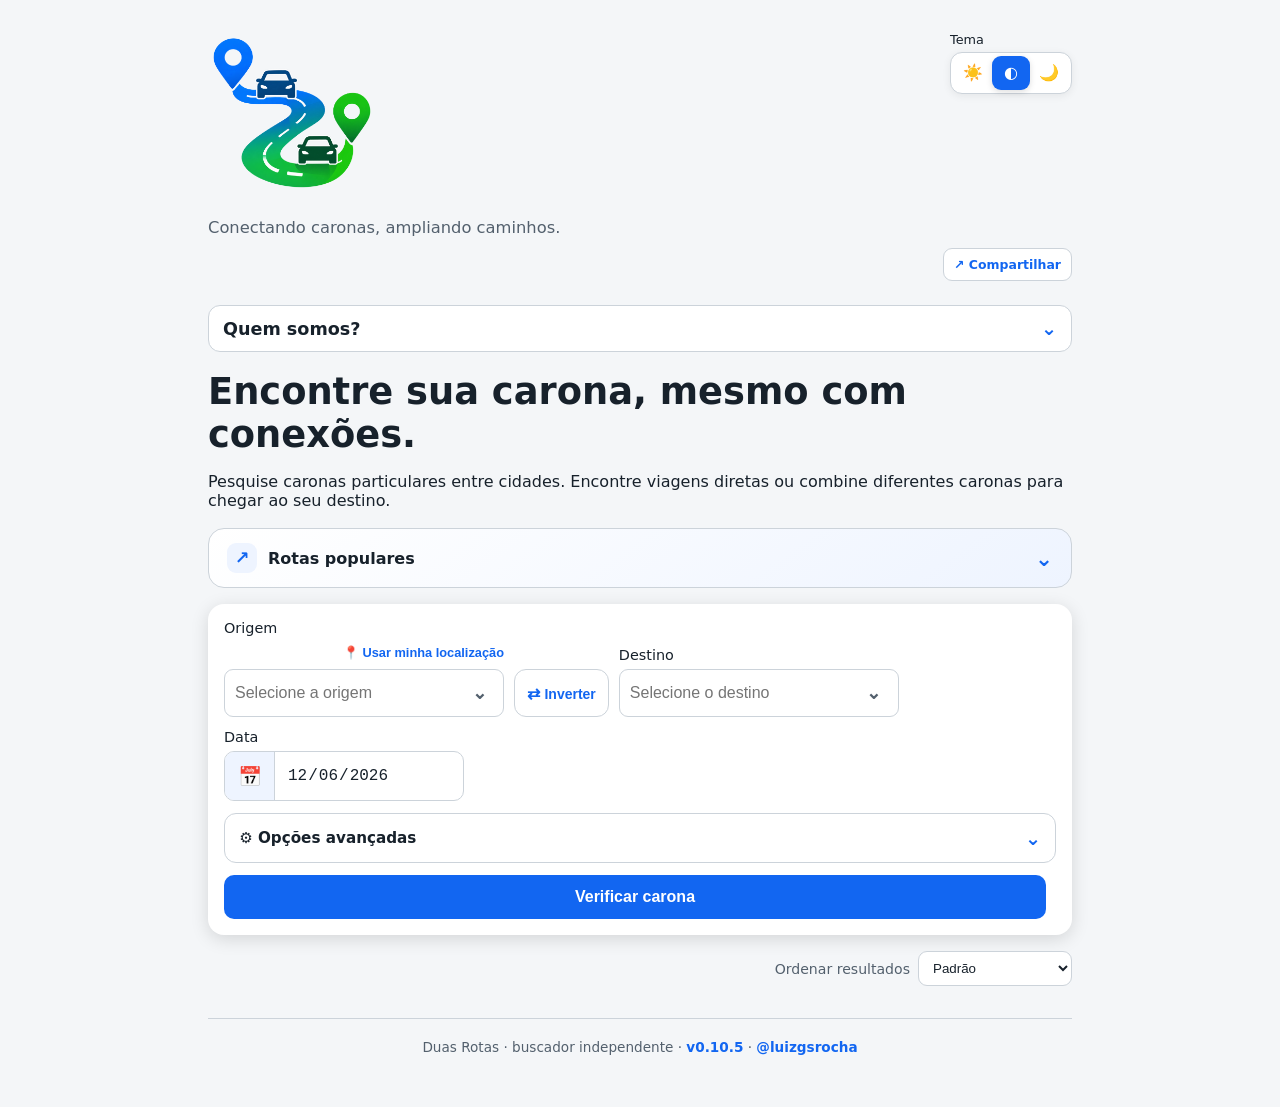
==== commit 3b74c5fd: "fix: reconhecer município retornado pelo GPS" ====
--- a/index.html
+++ b/index.html
@@ -1,8 +1,8 @@
-<!doctype html><html lang="pt-BR"><head><meta charset="utf-8"><meta name="viewport" content="width=device-width,initial-scale=1"><title>Duas Rotas — Busque caronas particulares e conexões</title><meta name="description" content="Pesquise caronas particulares entre cidades. Compare viagens diretas e conexões por trechos, conforme a disponibilidade para sua data."><link rel="canonical" href="https://rua-nossa.lgsr96.workers.dev/"><meta property="og:title" content="Duas Rotas — Busque caronas particulares e conexões"><meta property="og:description" content="Pesquise caronas particulares entre cidades. Compare viagens diretas e conexões por trechos, conforme a disponibilidade para sua data."><meta property="og:url" content="https://rua-nossa.lgsr96.workers.dev/"><meta property="og:type" content="website"><meta property="og:locale" content="pt_BR"><meta property="og:image" content="https://rua-nossa.lgsr96.workers.dev/logo.png"><meta property="og:image:alt" content="Duas Rotas — buscador de caronas"><meta name="twitter:card" content="summary"><meta name="twitter:title" content="Duas Rotas — Busque caronas particulares e conexões"><meta name="twitter:description" content="Pesquise caronas particulares entre cidades. Compare viagens diretas e conexões por trechos, conforme a disponibilidade para sua data."><meta name="twitter:image" content="https://rua-nossa.lgsr96.workers.dev/logo.png"><link rel="stylesheet" href="style.css?v=v0.10.4"><script type="application/ld+json">{
+<!doctype html><html lang="pt-BR"><head><meta charset="utf-8"><meta name="viewport" content="width=device-width,initial-scale=1"><title>Duas Rotas — Busque caronas particulares e conexões</title><meta name="description" content="Pesquise caronas particulares entre cidades. Compare viagens diretas e conexões por trechos, conforme a disponibilidade para sua data."><link rel="canonical" href="https://rua-nossa.lgsr96.workers.dev/"><meta property="og:title" content="Duas Rotas — Busque caronas particulares e conexões"><meta property="og:description" content="Pesquise caronas particulares entre cidades. Compare viagens diretas e conexões por trechos, conforme a disponibilidade para sua data."><meta property="og:url" content="https://rua-nossa.lgsr96.workers.dev/"><meta property="og:type" content="website"><meta property="og:locale" content="pt_BR"><meta property="og:image" content="https://rua-nossa.lgsr96.workers.dev/logo.png"><meta property="og:image:alt" content="Duas Rotas — buscador de caronas"><meta name="twitter:card" content="summary"><meta name="twitter:title" content="Duas Rotas — Busque caronas particulares e conexões"><meta name="twitter:description" content="Pesquise caronas particulares entre cidades. Compare viagens diretas e conexões por trechos, conforme a disponibilidade para sua data."><meta name="twitter:image" content="https://rua-nossa.lgsr96.workers.dev/logo.png"><link rel="stylesheet" href="style.css?v=v0.10.5"><script type="application/ld+json">{
         "@context": "https://schema.org",
         "@type": "WebSite",
         "name": "Duas Rotas",
         "url": "https://rua-nossa.lgsr96.workers.dev/",
         "inLanguage": "pt-BR",
         "description": "Buscador independente de caronas particulares e conexões."
-      }</script></head><body><main><header><div class="top"><div class="brand"><img class="logo" src="/logo.png" alt="Logotipo Duas Rotas" width="320" height="88" decoding="async" fetchpriority="high"></div><div class="theme" aria-label="Tema"><span>Tema</span><div class="theme-toggle" role="group"><button type="button" data-theme-value="light" aria-label="Tema claro" title="Claro">☀️</button><button type="button" data-theme-value="auto" aria-label="Tema automático" title="Automático">◐</button><button type="button" data-theme-value="dark" aria-label="Tema escuro" title="Escuro">🌙</button></div></div></div><p class="header-description">Conectando caronas, ampliando caminhos.</p><div class="site-share"><button type="button" id="share-site" aria-label="Compartilhar Duas Rotas">↗ Compartilhar</button><span id="share-feedback" class="share-feedback" role="status" aria-live="polite"></span></div></header><details class="about-bar"><summary><span>Quem somos?</span><span class="about-chevron" aria-hidden="true">⌄</span></summary><div class="about-content">O Duas Rotas é um buscador independente de caronas particulares anunciadas na BlaBlaCar. Não vendemos passagens nem operamos viagens. O uso da BlaBlaCar é independente e sem vínculo, parceria ou afiliação.</div></details><h1>Encontre sua carona, mesmo com conexões.</h1><p class="intro">Pesquise caronas particulares entre cidades. Encontre viagens diretas ou combine diferentes caronas para chegar ao seu destino.</p><details class="seo-info featured-routes-disclosure"><summary><span class="featured-summary-label"><span class="featured-summary-icon" aria-hidden="true">↗</span><span>Rotas populares</span></span><span class="featured-summary-chevron" aria-hidden="true">⌄</span></summary><div class="featured-routes-content"><div class="seo-heading"><span class="seo-kicker">Inspire sua próxima viagem</span><h2>Rotas em destaque</h2><p>Guias rápidos para escolher a data e começar sua busca.</p></div><nav class="featured-routes" aria-label="Rotas em destaque"><a class="featured-route" href="/?origin=taubate&amp;destination=campinas"><span class="route-cities"><strong>Taubaté</strong><small>SP</small></span> <span class="route-arrow" aria-hidden="true">→</span> <span class="route-cities route-destination"><strong>Campinas</strong><small>SP</small></span> </a><a class="featured-route" href="/?origin=taubate&amp;destination=pirassununga"><span class="route-cities"><strong>Taubaté</strong><small>SP</small></span> <span class="route-arrow" aria-hidden="true">→</span> <span class="route-cities route-destination"><strong>Pirassununga</strong><small>SP</small></span> </a><a class="featured-route" href="/?origin=formosa&amp;destination=brasilia"><span class="route-cities"><strong>Formosa</strong><small>GO</small></span> <span class="route-arrow" aria-hidden="true">→</span> <span class="route-cities route-destination"><strong>Brasília</strong><small>DF</small></span></a></nav><p class="seo-note"><span aria-hidden="true">ⓘ</span> Disponibilidade confirmada somente após a consulta.</p></div></details><section class="search"><div class="route-fields"><label class="origin-field">Origem <span class="origin-tools"><button type="button" id="locate" class="mini">📍 Usar minha localização</button></span><span class="city-combobox"><input id="origin" class="city-input" autocomplete="off" autocapitalize="none" spellcheck="false" enterkeyhint="next" placeholder="Selecione a origem" role="combobox" aria-haspopup="listbox" aria-expanded="false" aria-controls="origin-options" aria-autocomplete="list" aria-label="Cidade de origem"><button type="button" class="show-cities" data-show-cities="origin" aria-label="Mostrar cidades de origem" aria-controls="origin-options">⌄</button><button type="button" class="clear-city" data-clear-city="origin" aria-label="Limpar origem" hidden>×</button><span id="origin-options" class="city-options" role="listbox" aria-label="Cidades de origem" hidden></span></span><span id="location-feedback" class="location-feedback" role="status" aria-live="polite" hidden></span></label><button type="button" id="swap" class="swap" title="Inverter origem e destino" aria-label="Inverter origem e destino">⇄ <span>Inverter</span></button><div class="destinations"><label>Destino <span class="city-combobox"><input id="destination" class="destination city-input" autocomplete="off" autocapitalize="none" spellcheck="false" enterkeyhint="next" placeholder="Selecione o destino" role="combobox" aria-haspopup="listbox" aria-expanded="false" aria-controls="destination-options" aria-autocomplete="list" aria-label="Cidade de destino"><button type="button" class="show-cities" data-show-cities="destination" aria-label="Mostrar cidades de destino" aria-controls="destination-options">⌄</button><button type="button" class="clear-city" data-clear-city="destination" aria-label="Limpar destino" hidden>×</button><span id="destination-options" class="city-options" role="listbox" aria-label="Cidades de destino" hidden></span></span></label></div></div><div class="date-field"><label for="date">Data</label><div class="date-control"><button type="button" id="openCalendar" class="calendar-trigger" aria-label="Abrir calendário" title="Abrir calendário">📅</button><input id="date" type="date" aria-label="Data da viagem"></div></div><details class="advanced-options"><summary><span>⚙️ Opções avançadas</span><span class="advanced-chevron" aria-hidden="true">⌄</span></summary><div class="advanced-content"><fieldset class="wait-rules"><legend>⏱ Opções de baldeação</legend><div class="wait-grid"><label>Tempo máximo de espera entre baldeações<span class="input-unit"><input id="maxWait" type="number" min="0" max="720" step="1" value="720" aria-label="Tempo máximo de espera entre baldeações, em minutos"><span>min</span></span></label><label>Máx. baldeações<select id="maxTransfers" aria-label="Quantidade máxima de baldeações"><option value="0">0</option><option value="1">1</option><option value="2" selected="selected">2</option><option value="3">3</option><option value="4">4</option><option value="5">5</option><option value="6">6</option><option value="7">7</option><option value="8">8</option><option value="9">9</option><option value="10">10</option></select></label></div></fieldset></div></details><div class="search-actions"><button id="search">Verificar carona</button><button id="cancelSearch" type="button" class="secondary cancel-search" hidden>Cancelar busca</button></div></section><section><div class="results-tools"><label>Ordenar resultados <select id="sort"><option value="default">Padrão</option><option value="fastest">Mais rápido</option><option value="cheapest">Mais barato</option><option value="fewest">Menos baldeações</option></select></label></div><div id="status"></div><div id="transferLoading" class="transfer-loading" hidden aria-live="polite"><div class="loading-road" aria-hidden="true"><span class="loading-car">🚙</span><span class="road-line"></span></div><strong>Buscando as melhores conexões…</strong><small>A busca de conexões pode levar até 5 minutos.</small></div><div id="results"></div></section><footer class="credits">Duas Rotas · buscador independente · <a href="/versoes.html" aria-label="Ver histórico de versões">v0.10.4</a> · <a href="https://www.instagram.com/luizgsrocha/" target="_blank" rel="noopener noreferrer">@luizgsrocha</a></footer></main><script src="app.js?v=v0.10.4"></script></body></html>+      }</script></head><body><main><header><div class="top"><div class="brand"><img class="logo" src="/logo.png" alt="Logotipo Duas Rotas" width="320" height="88" decoding="async" fetchpriority="high"></div><div class="theme" aria-label="Tema"><span>Tema</span><div class="theme-toggle" role="group"><button type="button" data-theme-value="light" aria-label="Tema claro" title="Claro">☀️</button><button type="button" data-theme-value="auto" aria-label="Tema automático" title="Automático">◐</button><button type="button" data-theme-value="dark" aria-label="Tema escuro" title="Escuro">🌙</button></div></div></div><p class="header-description">Conectando caronas, ampliando caminhos.</p><div class="site-share"><button type="button" id="share-site" aria-label="Compartilhar Duas Rotas">↗ Compartilhar</button><span id="share-feedback" class="share-feedback" role="status" aria-live="polite"></span></div></header><details class="about-bar"><summary><span>Quem somos?</span><span class="about-chevron" aria-hidden="true">⌄</span></summary><div class="about-content">O Duas Rotas é um buscador independente de caronas particulares anunciadas na BlaBlaCar. Não vendemos passagens nem operamos viagens. O uso da BlaBlaCar é independente e sem vínculo, parceria ou afiliação.</div></details><h1>Encontre sua carona, mesmo com conexões.</h1><p class="intro">Pesquise caronas particulares entre cidades. Encontre viagens diretas ou combine diferentes caronas para chegar ao seu destino.</p><details class="seo-info featured-routes-disclosure"><summary><span class="featured-summary-label"><span class="featured-summary-icon" aria-hidden="true">↗</span><span>Rotas populares</span></span><span class="featured-summary-chevron" aria-hidden="true">⌄</span></summary><div class="featured-routes-content"><div class="seo-heading"><span class="seo-kicker">Inspire sua próxima viagem</span><h2>Rotas em destaque</h2><p>Guias rápidos para escolher a data e começar sua busca.</p></div><nav class="featured-routes" aria-label="Rotas em destaque"><a class="featured-route" href="/?origin=taubate&amp;destination=campinas"><span class="route-cities"><strong>Taubaté</strong><small>SP</small></span> <span class="route-arrow" aria-hidden="true">→</span> <span class="route-cities route-destination"><strong>Campinas</strong><small>SP</small></span> </a><a class="featured-route" href="/?origin=taubate&amp;destination=pirassununga"><span class="route-cities"><strong>Taubaté</strong><small>SP</small></span> <span class="route-arrow" aria-hidden="true">→</span> <span class="route-cities route-destination"><strong>Pirassununga</strong><small>SP</small></span> </a><a class="featured-route" href="/?origin=formosa&amp;destination=brasilia"><span class="route-cities"><strong>Formosa</strong><small>GO</small></span> <span class="route-arrow" aria-hidden="true">→</span> <span class="route-cities route-destination"><strong>Brasília</strong><small>DF</small></span></a></nav><p class="seo-note"><span aria-hidden="true">ⓘ</span> Disponibilidade confirmada somente após a consulta.</p></div></details><section class="search"><div class="route-fields"><label class="origin-field">Origem <span class="origin-tools"><button type="button" id="locate" class="mini">📍 Usar minha localização</button></span><span class="city-combobox"><input id="origin" class="city-input" autocomplete="off" autocapitalize="none" spellcheck="false" enterkeyhint="next" placeholder="Selecione a origem" role="combobox" aria-haspopup="listbox" aria-expanded="false" aria-controls="origin-options" aria-autocomplete="list" aria-label="Cidade de origem"><button type="button" class="show-cities" data-show-cities="origin" aria-label="Mostrar cidades de origem" aria-controls="origin-options">⌄</button><button type="button" class="clear-city" data-clear-city="origin" aria-label="Limpar origem" hidden>×</button><span id="origin-options" class="city-options" role="listbox" aria-label="Cidades de origem" hidden></span></span><span id="location-feedback" class="location-feedback" role="status" aria-live="polite" hidden></span></label><button type="button" id="swap" class="swap" title="Inverter origem e destino" aria-label="Inverter origem e destino">⇄ <span>Inverter</span></button><div class="destinations"><label>Destino <span class="city-combobox"><input id="destination" class="destination city-input" autocomplete="off" autocapitalize="none" spellcheck="false" enterkeyhint="next" placeholder="Selecione o destino" role="combobox" aria-haspopup="listbox" aria-expanded="false" aria-controls="destination-options" aria-autocomplete="list" aria-label="Cidade de destino"><button type="button" class="show-cities" data-show-cities="destination" aria-label="Mostrar cidades de destino" aria-controls="destination-options">⌄</button><button type="button" class="clear-city" data-clear-city="destination" aria-label="Limpar destino" hidden>×</button><span id="destination-options" class="city-options" role="listbox" aria-label="Cidades de destino" hidden></span></span></label></div></div><div class="date-field"><label for="date">Data</label><div class="date-control"><button type="button" id="openCalendar" class="calendar-trigger" aria-label="Abrir calendário" title="Abrir calendário">📅</button><input id="date" type="date" aria-label="Data da viagem"></div></div><details class="advanced-options"><summary><span>⚙️ Opções avançadas</span><span class="advanced-chevron" aria-hidden="true">⌄</span></summary><div class="advanced-content"><fieldset class="wait-rules"><legend>⏱ Opções de baldeação</legend><div class="wait-grid"><label>Tempo máximo de espera entre baldeações<span class="input-unit"><input id="maxWait" type="number" min="0" max="720" step="1" value="720" aria-label="Tempo máximo de espera entre baldeações, em minutos"><span>min</span></span></label><label>Máx. baldeações<select id="maxTransfers" aria-label="Quantidade máxima de baldeações"><option value="0">0</option><option value="1">1</option><option value="2" selected="selected">2</option><option value="3">3</option><option value="4">4</option><option value="5">5</option><option value="6">6</option><option value="7">7</option><option value="8">8</option><option value="9">9</option><option value="10">10</option></select></label></div></fieldset></div></details><div class="search-actions"><button id="search">Verificar carona</button><button id="cancelSearch" type="button" class="secondary cancel-search" hidden>Cancelar busca</button></div></section><section><div class="results-tools"><label>Ordenar resultados <select id="sort"><option value="default">Padrão</option><option value="fastest">Mais rápido</option><option value="cheapest">Mais barato</option><option value="fewest">Menos baldeações</option></select></label></div><div id="status"></div><div id="transferLoading" class="transfer-loading" hidden aria-live="polite"><div class="loading-road" aria-hidden="true"><span class="loading-car">🚙</span><span class="road-line"></span></div><strong>Buscando as melhores conexões…</strong><small>A busca de conexões pode levar até 5 minutos.</small></div><div id="results"></div></section><footer class="credits">Duas Rotas · buscador independente · <a href="/versoes.html" aria-label="Ver histórico de versões">v0.10.5</a> · <a href="https://www.instagram.com/luizgsrocha/" target="_blank" rel="noopener noreferrer">@luizgsrocha</a></footer></main><script src="app.js?v=v0.10.5"></script></body></html>
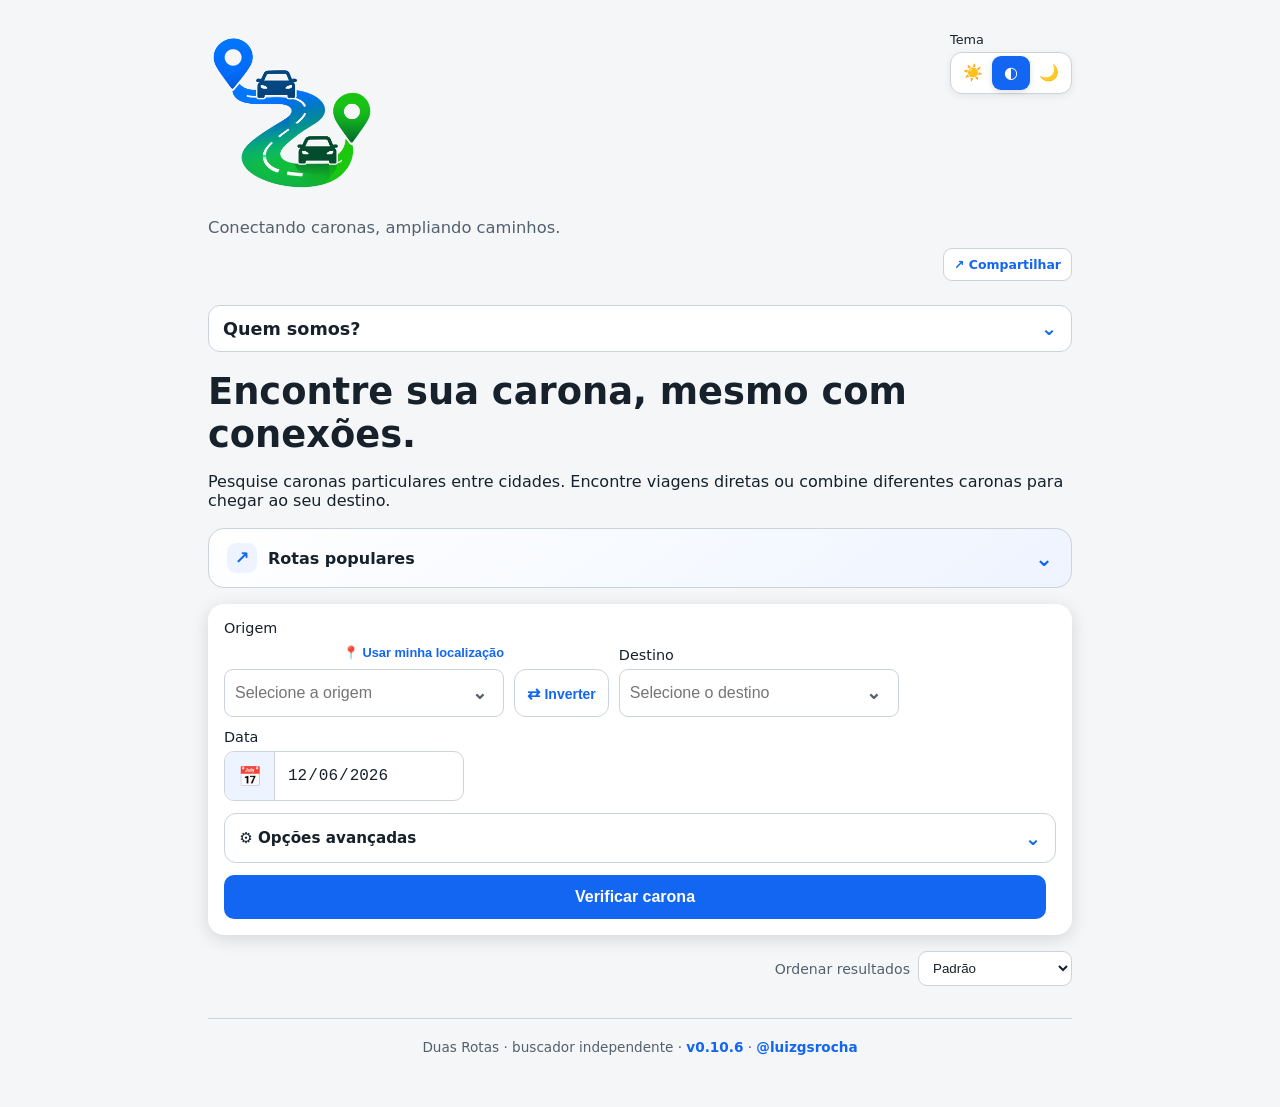
==== commit f582291b: "fix: compor rotas com trechos armazenados no cache" ====
--- a/index.html
+++ b/index.html
@@ -1,8 +1,8 @@
-<!doctype html><html lang="pt-BR"><head><meta charset="utf-8"><meta name="viewport" content="width=device-width,initial-scale=1"><title>Duas Rotas — Busque caronas particulares e conexões</title><meta name="description" content="Pesquise caronas particulares entre cidades. Compare viagens diretas e conexões por trechos, conforme a disponibilidade para sua data."><link rel="canonical" href="https://rua-nossa.lgsr96.workers.dev/"><meta property="og:title" content="Duas Rotas — Busque caronas particulares e conexões"><meta property="og:description" content="Pesquise caronas particulares entre cidades. Compare viagens diretas e conexões por trechos, conforme a disponibilidade para sua data."><meta property="og:url" content="https://rua-nossa.lgsr96.workers.dev/"><meta property="og:type" content="website"><meta property="og:locale" content="pt_BR"><meta property="og:image" content="https://rua-nossa.lgsr96.workers.dev/logo.png"><meta property="og:image:alt" content="Duas Rotas — buscador de caronas"><meta name="twitter:card" content="summary"><meta name="twitter:title" content="Duas Rotas — Busque caronas particulares e conexões"><meta name="twitter:description" content="Pesquise caronas particulares entre cidades. Compare viagens diretas e conexões por trechos, conforme a disponibilidade para sua data."><meta name="twitter:image" content="https://rua-nossa.lgsr96.workers.dev/logo.png"><link rel="stylesheet" href="style.css?v=v0.10.5"><script type="application/ld+json">{
+<!doctype html><html lang="pt-BR"><head><meta charset="utf-8"><meta name="viewport" content="width=device-width,initial-scale=1"><title>Duas Rotas — Busque caronas particulares e conexões</title><meta name="description" content="Pesquise caronas particulares entre cidades. Compare viagens diretas e conexões por trechos, conforme a disponibilidade para sua data."><link rel="canonical" href="https://rua-nossa.lgsr96.workers.dev/"><meta property="og:title" content="Duas Rotas — Busque caronas particulares e conexões"><meta property="og:description" content="Pesquise caronas particulares entre cidades. Compare viagens diretas e conexões por trechos, conforme a disponibilidade para sua data."><meta property="og:url" content="https://rua-nossa.lgsr96.workers.dev/"><meta property="og:type" content="website"><meta property="og:locale" content="pt_BR"><meta property="og:image" content="https://rua-nossa.lgsr96.workers.dev/logo.png"><meta property="og:image:alt" content="Duas Rotas — buscador de caronas"><meta name="twitter:card" content="summary"><meta name="twitter:title" content="Duas Rotas — Busque caronas particulares e conexões"><meta name="twitter:description" content="Pesquise caronas particulares entre cidades. Compare viagens diretas e conexões por trechos, conforme a disponibilidade para sua data."><meta name="twitter:image" content="https://rua-nossa.lgsr96.workers.dev/logo.png"><link rel="stylesheet" href="style.css?v=v0.10.6"><script type="application/ld+json">{
         "@context": "https://schema.org",
         "@type": "WebSite",
         "name": "Duas Rotas",
         "url": "https://rua-nossa.lgsr96.workers.dev/",
         "inLanguage": "pt-BR",
         "description": "Buscador independente de caronas particulares e conexões."
-      }</script></head><body><main><header><div class="top"><div class="brand"><img class="logo" src="/logo.png" alt="Logotipo Duas Rotas" width="320" height="88" decoding="async" fetchpriority="high"></div><div class="theme" aria-label="Tema"><span>Tema</span><div class="theme-toggle" role="group"><button type="button" data-theme-value="light" aria-label="Tema claro" title="Claro">☀️</button><button type="button" data-theme-value="auto" aria-label="Tema automático" title="Automático">◐</button><button type="button" data-theme-value="dark" aria-label="Tema escuro" title="Escuro">🌙</button></div></div></div><p class="header-description">Conectando caronas, ampliando caminhos.</p><div class="site-share"><button type="button" id="share-site" aria-label="Compartilhar Duas Rotas">↗ Compartilhar</button><span id="share-feedback" class="share-feedback" role="status" aria-live="polite"></span></div></header><details class="about-bar"><summary><span>Quem somos?</span><span class="about-chevron" aria-hidden="true">⌄</span></summary><div class="about-content">O Duas Rotas é um buscador independente de caronas particulares anunciadas na BlaBlaCar. Não vendemos passagens nem operamos viagens. O uso da BlaBlaCar é independente e sem vínculo, parceria ou afiliação.</div></details><h1>Encontre sua carona, mesmo com conexões.</h1><p class="intro">Pesquise caronas particulares entre cidades. Encontre viagens diretas ou combine diferentes caronas para chegar ao seu destino.</p><details class="seo-info featured-routes-disclosure"><summary><span class="featured-summary-label"><span class="featured-summary-icon" aria-hidden="true">↗</span><span>Rotas populares</span></span><span class="featured-summary-chevron" aria-hidden="true">⌄</span></summary><div class="featured-routes-content"><div class="seo-heading"><span class="seo-kicker">Inspire sua próxima viagem</span><h2>Rotas em destaque</h2><p>Guias rápidos para escolher a data e começar sua busca.</p></div><nav class="featured-routes" aria-label="Rotas em destaque"><a class="featured-route" href="/?origin=taubate&amp;destination=campinas"><span class="route-cities"><strong>Taubaté</strong><small>SP</small></span> <span class="route-arrow" aria-hidden="true">→</span> <span class="route-cities route-destination"><strong>Campinas</strong><small>SP</small></span> </a><a class="featured-route" href="/?origin=taubate&amp;destination=pirassununga"><span class="route-cities"><strong>Taubaté</strong><small>SP</small></span> <span class="route-arrow" aria-hidden="true">→</span> <span class="route-cities route-destination"><strong>Pirassununga</strong><small>SP</small></span> </a><a class="featured-route" href="/?origin=formosa&amp;destination=brasilia"><span class="route-cities"><strong>Formosa</strong><small>GO</small></span> <span class="route-arrow" aria-hidden="true">→</span> <span class="route-cities route-destination"><strong>Brasília</strong><small>DF</small></span></a></nav><p class="seo-note"><span aria-hidden="true">ⓘ</span> Disponibilidade confirmada somente após a consulta.</p></div></details><section class="search"><div class="route-fields"><label class="origin-field">Origem <span class="origin-tools"><button type="button" id="locate" class="mini">📍 Usar minha localização</button></span><span class="city-combobox"><input id="origin" class="city-input" autocomplete="off" autocapitalize="none" spellcheck="false" enterkeyhint="next" placeholder="Selecione a origem" role="combobox" aria-haspopup="listbox" aria-expanded="false" aria-controls="origin-options" aria-autocomplete="list" aria-label="Cidade de origem"><button type="button" class="show-cities" data-show-cities="origin" aria-label="Mostrar cidades de origem" aria-controls="origin-options">⌄</button><button type="button" class="clear-city" data-clear-city="origin" aria-label="Limpar origem" hidden>×</button><span id="origin-options" class="city-options" role="listbox" aria-label="Cidades de origem" hidden></span></span><span id="location-feedback" class="location-feedback" role="status" aria-live="polite" hidden></span></label><button type="button" id="swap" class="swap" title="Inverter origem e destino" aria-label="Inverter origem e destino">⇄ <span>Inverter</span></button><div class="destinations"><label>Destino <span class="city-combobox"><input id="destination" class="destination city-input" autocomplete="off" autocapitalize="none" spellcheck="false" enterkeyhint="next" placeholder="Selecione o destino" role="combobox" aria-haspopup="listbox" aria-expanded="false" aria-controls="destination-options" aria-autocomplete="list" aria-label="Cidade de destino"><button type="button" class="show-cities" data-show-cities="destination" aria-label="Mostrar cidades de destino" aria-controls="destination-options">⌄</button><button type="button" class="clear-city" data-clear-city="destination" aria-label="Limpar destino" hidden>×</button><span id="destination-options" class="city-options" role="listbox" aria-label="Cidades de destino" hidden></span></span></label></div></div><div class="date-field"><label for="date">Data</label><div class="date-control"><button type="button" id="openCalendar" class="calendar-trigger" aria-label="Abrir calendário" title="Abrir calendário">📅</button><input id="date" type="date" aria-label="Data da viagem"></div></div><details class="advanced-options"><summary><span>⚙️ Opções avançadas</span><span class="advanced-chevron" aria-hidden="true">⌄</span></summary><div class="advanced-content"><fieldset class="wait-rules"><legend>⏱ Opções de baldeação</legend><div class="wait-grid"><label>Tempo máximo de espera entre baldeações<span class="input-unit"><input id="maxWait" type="number" min="0" max="720" step="1" value="720" aria-label="Tempo máximo de espera entre baldeações, em minutos"><span>min</span></span></label><label>Máx. baldeações<select id="maxTransfers" aria-label="Quantidade máxima de baldeações"><option value="0">0</option><option value="1">1</option><option value="2" selected="selected">2</option><option value="3">3</option><option value="4">4</option><option value="5">5</option><option value="6">6</option><option value="7">7</option><option value="8">8</option><option value="9">9</option><option value="10">10</option></select></label></div></fieldset></div></details><div class="search-actions"><button id="search">Verificar carona</button><button id="cancelSearch" type="button" class="secondary cancel-search" hidden>Cancelar busca</button></div></section><section><div class="results-tools"><label>Ordenar resultados <select id="sort"><option value="default">Padrão</option><option value="fastest">Mais rápido</option><option value="cheapest">Mais barato</option><option value="fewest">Menos baldeações</option></select></label></div><div id="status"></div><div id="transferLoading" class="transfer-loading" hidden aria-live="polite"><div class="loading-road" aria-hidden="true"><span class="loading-car">🚙</span><span class="road-line"></span></div><strong>Buscando as melhores conexões…</strong><small>A busca de conexões pode levar até 5 minutos.</small></div><div id="results"></div></section><footer class="credits">Duas Rotas · buscador independente · <a href="/versoes.html" aria-label="Ver histórico de versões">v0.10.5</a> · <a href="https://www.instagram.com/luizgsrocha/" target="_blank" rel="noopener noreferrer">@luizgsrocha</a></footer></main><script src="app.js?v=v0.10.5"></script></body></html>+      }</script></head><body><main><header><div class="top"><div class="brand"><img class="logo" src="/logo.png" alt="Logotipo Duas Rotas" width="320" height="88" decoding="async" fetchpriority="high"></div><div class="theme" aria-label="Tema"><span>Tema</span><div class="theme-toggle" role="group"><button type="button" data-theme-value="light" aria-label="Tema claro" title="Claro">☀️</button><button type="button" data-theme-value="auto" aria-label="Tema automático" title="Automático">◐</button><button type="button" data-theme-value="dark" aria-label="Tema escuro" title="Escuro">🌙</button></div></div></div><p class="header-description">Conectando caronas, ampliando caminhos.</p><div class="site-share"><button type="button" id="share-site" aria-label="Compartilhar Duas Rotas">↗ Compartilhar</button><span id="share-feedback" class="share-feedback" role="status" aria-live="polite"></span></div></header><details class="about-bar"><summary><span>Quem somos?</span><span class="about-chevron" aria-hidden="true">⌄</span></summary><div class="about-content">O Duas Rotas é um buscador independente de caronas particulares anunciadas na BlaBlaCar. Não vendemos passagens nem operamos viagens. O uso da BlaBlaCar é independente e sem vínculo, parceria ou afiliação.</div></details><h1>Encontre sua carona, mesmo com conexões.</h1><p class="intro">Pesquise caronas particulares entre cidades. Encontre viagens diretas ou combine diferentes caronas para chegar ao seu destino.</p><details class="seo-info featured-routes-disclosure"><summary><span class="featured-summary-label"><span class="featured-summary-icon" aria-hidden="true">↗</span><span>Rotas populares</span></span><span class="featured-summary-chevron" aria-hidden="true">⌄</span></summary><div class="featured-routes-content"><div class="seo-heading"><span class="seo-kicker">Inspire sua próxima viagem</span><h2>Rotas em destaque</h2><p>Guias rápidos para escolher a data e começar sua busca.</p></div><nav class="featured-routes" aria-label="Rotas em destaque"><a class="featured-route" href="/?origin=taubate&amp;destination=campinas"><span class="route-cities"><strong>Taubaté</strong><small>SP</small></span> <span class="route-arrow" aria-hidden="true">→</span> <span class="route-cities route-destination"><strong>Campinas</strong><small>SP</small></span> </a><a class="featured-route" href="/?origin=taubate&amp;destination=pirassununga"><span class="route-cities"><strong>Taubaté</strong><small>SP</small></span> <span class="route-arrow" aria-hidden="true">→</span> <span class="route-cities route-destination"><strong>Pirassununga</strong><small>SP</small></span> </a><a class="featured-route" href="/?origin=formosa&amp;destination=brasilia"><span class="route-cities"><strong>Formosa</strong><small>GO</small></span> <span class="route-arrow" aria-hidden="true">→</span> <span class="route-cities route-destination"><strong>Brasília</strong><small>DF</small></span></a></nav><p class="seo-note"><span aria-hidden="true">ⓘ</span> Disponibilidade confirmada somente após a consulta.</p></div></details><section class="search"><div class="route-fields"><label class="origin-field">Origem <span class="origin-tools"><button type="button" id="locate" class="mini">📍 Usar minha localização</button></span><span class="city-combobox"><input id="origin" class="city-input" autocomplete="off" autocapitalize="none" spellcheck="false" enterkeyhint="next" placeholder="Selecione a origem" role="combobox" aria-haspopup="listbox" aria-expanded="false" aria-controls="origin-options" aria-autocomplete="list" aria-label="Cidade de origem"><button type="button" class="show-cities" data-show-cities="origin" aria-label="Mostrar cidades de origem" aria-controls="origin-options">⌄</button><button type="button" class="clear-city" data-clear-city="origin" aria-label="Limpar origem" hidden>×</button><span id="origin-options" class="city-options" role="listbox" aria-label="Cidades de origem" hidden></span></span><span id="location-feedback" class="location-feedback" role="status" aria-live="polite" hidden></span></label><button type="button" id="swap" class="swap" title="Inverter origem e destino" aria-label="Inverter origem e destino">⇄ <span>Inverter</span></button><div class="destinations"><label>Destino <span class="city-combobox"><input id="destination" class="destination city-input" autocomplete="off" autocapitalize="none" spellcheck="false" enterkeyhint="next" placeholder="Selecione o destino" role="combobox" aria-haspopup="listbox" aria-expanded="false" aria-controls="destination-options" aria-autocomplete="list" aria-label="Cidade de destino"><button type="button" class="show-cities" data-show-cities="destination" aria-label="Mostrar cidades de destino" aria-controls="destination-options">⌄</button><button type="button" class="clear-city" data-clear-city="destination" aria-label="Limpar destino" hidden>×</button><span id="destination-options" class="city-options" role="listbox" aria-label="Cidades de destino" hidden></span></span></label></div></div><div class="date-field"><label for="date">Data</label><div class="date-control"><button type="button" id="openCalendar" class="calendar-trigger" aria-label="Abrir calendário" title="Abrir calendário">📅</button><input id="date" type="date" aria-label="Data da viagem"></div></div><details class="advanced-options"><summary><span>⚙️ Opções avançadas</span><span class="advanced-chevron" aria-hidden="true">⌄</span></summary><div class="advanced-content"><fieldset class="wait-rules"><legend>⏱ Opções de baldeação</legend><div class="wait-grid"><label>Tempo máximo de espera entre baldeações<span class="input-unit"><input id="maxWait" type="number" min="0" max="720" step="1" value="720" aria-label="Tempo máximo de espera entre baldeações, em minutos"><span>min</span></span></label><label>Máx. baldeações<select id="maxTransfers" aria-label="Quantidade máxima de baldeações"><option value="0">0</option><option value="1">1</option><option value="2" selected="selected">2</option><option value="3">3</option><option value="4">4</option><option value="5">5</option><option value="6">6</option><option value="7">7</option><option value="8">8</option><option value="9">9</option><option value="10">10</option></select></label></div></fieldset></div></details><div class="search-actions"><button id="search">Verificar carona</button><button id="cancelSearch" type="button" class="secondary cancel-search" hidden>Cancelar busca</button></div></section><section><div class="results-tools"><label>Ordenar resultados <select id="sort"><option value="default">Padrão</option><option value="fastest">Mais rápido</option><option value="cheapest">Mais barato</option><option value="fewest">Menos baldeações</option></select></label></div><div id="status"></div><div id="transferLoading" class="transfer-loading" hidden aria-live="polite"><div class="loading-road" aria-hidden="true"><span class="loading-car">🚙</span><span class="road-line"></span></div><strong>Buscando as melhores conexões…</strong><small>A busca de conexões pode levar até 5 minutos.</small></div><div id="results"></div></section><footer class="credits">Duas Rotas · buscador independente · <a href="/versoes.html" aria-label="Ver histórico de versões">v0.10.6</a> · <a href="https://www.instagram.com/luizgsrocha/" target="_blank" rel="noopener noreferrer">@luizgsrocha</a></footer></main><script src="app.js?v=v0.10.6"></script></body></html>
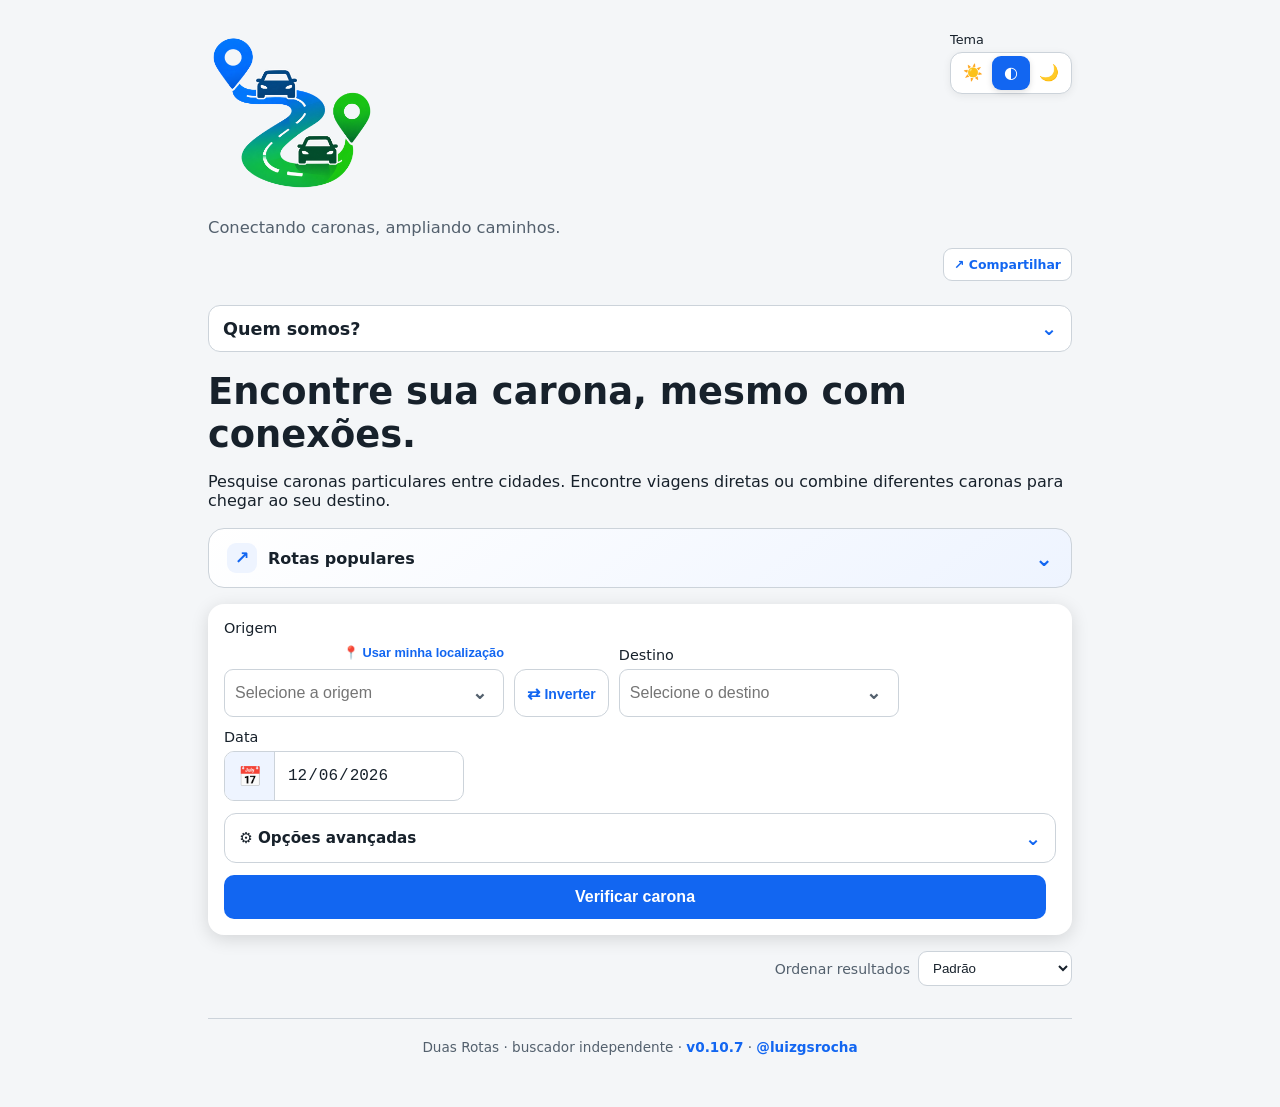
==== commit d94f221b: "refactor: remover seletores legados de cidades" ====
--- a/index.html
+++ b/index.html
@@ -1,8 +1,8 @@
-<!doctype html><html lang="pt-BR"><head><meta charset="utf-8"><meta name="viewport" content="width=device-width,initial-scale=1"><title>Duas Rotas — Busque caronas particulares e conexões</title><meta name="description" content="Pesquise caronas particulares entre cidades. Compare viagens diretas e conexões por trechos, conforme a disponibilidade para sua data."><link rel="canonical" href="https://rua-nossa.lgsr96.workers.dev/"><meta property="og:title" content="Duas Rotas — Busque caronas particulares e conexões"><meta property="og:description" content="Pesquise caronas particulares entre cidades. Compare viagens diretas e conexões por trechos, conforme a disponibilidade para sua data."><meta property="og:url" content="https://rua-nossa.lgsr96.workers.dev/"><meta property="og:type" content="website"><meta property="og:locale" content="pt_BR"><meta property="og:image" content="https://rua-nossa.lgsr96.workers.dev/logo.png"><meta property="og:image:alt" content="Duas Rotas — buscador de caronas"><meta name="twitter:card" content="summary"><meta name="twitter:title" content="Duas Rotas — Busque caronas particulares e conexões"><meta name="twitter:description" content="Pesquise caronas particulares entre cidades. Compare viagens diretas e conexões por trechos, conforme a disponibilidade para sua data."><meta name="twitter:image" content="https://rua-nossa.lgsr96.workers.dev/logo.png"><link rel="stylesheet" href="style.css?v=v0.10.6"><script type="application/ld+json">{
+<!doctype html><html lang="pt-BR"><head><meta charset="utf-8"><meta name="viewport" content="width=device-width,initial-scale=1"><title>Duas Rotas — Busque caronas particulares e conexões</title><meta name="description" content="Pesquise caronas particulares entre cidades. Compare viagens diretas e conexões por trechos, conforme a disponibilidade para sua data."><link rel="canonical" href="https://rua-nossa.lgsr96.workers.dev/"><meta property="og:title" content="Duas Rotas — Busque caronas particulares e conexões"><meta property="og:description" content="Pesquise caronas particulares entre cidades. Compare viagens diretas e conexões por trechos, conforme a disponibilidade para sua data."><meta property="og:url" content="https://rua-nossa.lgsr96.workers.dev/"><meta property="og:type" content="website"><meta property="og:locale" content="pt_BR"><meta property="og:image" content="https://rua-nossa.lgsr96.workers.dev/logo.png"><meta property="og:image:alt" content="Duas Rotas — buscador de caronas"><meta name="twitter:card" content="summary"><meta name="twitter:title" content="Duas Rotas — Busque caronas particulares e conexões"><meta name="twitter:description" content="Pesquise caronas particulares entre cidades. Compare viagens diretas e conexões por trechos, conforme a disponibilidade para sua data."><meta name="twitter:image" content="https://rua-nossa.lgsr96.workers.dev/logo.png"><link rel="stylesheet" href="style.css?v=v0.10.7"><script type="application/ld+json">{
         "@context": "https://schema.org",
         "@type": "WebSite",
         "name": "Duas Rotas",
         "url": "https://rua-nossa.lgsr96.workers.dev/",
         "inLanguage": "pt-BR",
         "description": "Buscador independente de caronas particulares e conexões."
-      }</script></head><body><main><header><div class="top"><div class="brand"><img class="logo" src="/logo.png" alt="Logotipo Duas Rotas" width="320" height="88" decoding="async" fetchpriority="high"></div><div class="theme" aria-label="Tema"><span>Tema</span><div class="theme-toggle" role="group"><button type="button" data-theme-value="light" aria-label="Tema claro" title="Claro">☀️</button><button type="button" data-theme-value="auto" aria-label="Tema automático" title="Automático">◐</button><button type="button" data-theme-value="dark" aria-label="Tema escuro" title="Escuro">🌙</button></div></div></div><p class="header-description">Conectando caronas, ampliando caminhos.</p><div class="site-share"><button type="button" id="share-site" aria-label="Compartilhar Duas Rotas">↗ Compartilhar</button><span id="share-feedback" class="share-feedback" role="status" aria-live="polite"></span></div></header><details class="about-bar"><summary><span>Quem somos?</span><span class="about-chevron" aria-hidden="true">⌄</span></summary><div class="about-content">O Duas Rotas é um buscador independente de caronas particulares anunciadas na BlaBlaCar. Não vendemos passagens nem operamos viagens. O uso da BlaBlaCar é independente e sem vínculo, parceria ou afiliação.</div></details><h1>Encontre sua carona, mesmo com conexões.</h1><p class="intro">Pesquise caronas particulares entre cidades. Encontre viagens diretas ou combine diferentes caronas para chegar ao seu destino.</p><details class="seo-info featured-routes-disclosure"><summary><span class="featured-summary-label"><span class="featured-summary-icon" aria-hidden="true">↗</span><span>Rotas populares</span></span><span class="featured-summary-chevron" aria-hidden="true">⌄</span></summary><div class="featured-routes-content"><div class="seo-heading"><span class="seo-kicker">Inspire sua próxima viagem</span><h2>Rotas em destaque</h2><p>Guias rápidos para escolher a data e começar sua busca.</p></div><nav class="featured-routes" aria-label="Rotas em destaque"><a class="featured-route" href="/?origin=taubate&amp;destination=campinas"><span class="route-cities"><strong>Taubaté</strong><small>SP</small></span> <span class="route-arrow" aria-hidden="true">→</span> <span class="route-cities route-destination"><strong>Campinas</strong><small>SP</small></span> </a><a class="featured-route" href="/?origin=taubate&amp;destination=pirassununga"><span class="route-cities"><strong>Taubaté</strong><small>SP</small></span> <span class="route-arrow" aria-hidden="true">→</span> <span class="route-cities route-destination"><strong>Pirassununga</strong><small>SP</small></span> </a><a class="featured-route" href="/?origin=formosa&amp;destination=brasilia"><span class="route-cities"><strong>Formosa</strong><small>GO</small></span> <span class="route-arrow" aria-hidden="true">→</span> <span class="route-cities route-destination"><strong>Brasília</strong><small>DF</small></span></a></nav><p class="seo-note"><span aria-hidden="true">ⓘ</span> Disponibilidade confirmada somente após a consulta.</p></div></details><section class="search"><div class="route-fields"><label class="origin-field">Origem <span class="origin-tools"><button type="button" id="locate" class="mini">📍 Usar minha localização</button></span><span class="city-combobox"><input id="origin" class="city-input" autocomplete="off" autocapitalize="none" spellcheck="false" enterkeyhint="next" placeholder="Selecione a origem" role="combobox" aria-haspopup="listbox" aria-expanded="false" aria-controls="origin-options" aria-autocomplete="list" aria-label="Cidade de origem"><button type="button" class="show-cities" data-show-cities="origin" aria-label="Mostrar cidades de origem" aria-controls="origin-options">⌄</button><button type="button" class="clear-city" data-clear-city="origin" aria-label="Limpar origem" hidden>×</button><span id="origin-options" class="city-options" role="listbox" aria-label="Cidades de origem" hidden></span></span><span id="location-feedback" class="location-feedback" role="status" aria-live="polite" hidden></span></label><button type="button" id="swap" class="swap" title="Inverter origem e destino" aria-label="Inverter origem e destino">⇄ <span>Inverter</span></button><div class="destinations"><label>Destino <span class="city-combobox"><input id="destination" class="destination city-input" autocomplete="off" autocapitalize="none" spellcheck="false" enterkeyhint="next" placeholder="Selecione o destino" role="combobox" aria-haspopup="listbox" aria-expanded="false" aria-controls="destination-options" aria-autocomplete="list" aria-label="Cidade de destino"><button type="button" class="show-cities" data-show-cities="destination" aria-label="Mostrar cidades de destino" aria-controls="destination-options">⌄</button><button type="button" class="clear-city" data-clear-city="destination" aria-label="Limpar destino" hidden>×</button><span id="destination-options" class="city-options" role="listbox" aria-label="Cidades de destino" hidden></span></span></label></div></div><div class="date-field"><label for="date">Data</label><div class="date-control"><button type="button" id="openCalendar" class="calendar-trigger" aria-label="Abrir calendário" title="Abrir calendário">📅</button><input id="date" type="date" aria-label="Data da viagem"></div></div><details class="advanced-options"><summary><span>⚙️ Opções avançadas</span><span class="advanced-chevron" aria-hidden="true">⌄</span></summary><div class="advanced-content"><fieldset class="wait-rules"><legend>⏱ Opções de baldeação</legend><div class="wait-grid"><label>Tempo máximo de espera entre baldeações<span class="input-unit"><input id="maxWait" type="number" min="0" max="720" step="1" value="720" aria-label="Tempo máximo de espera entre baldeações, em minutos"><span>min</span></span></label><label>Máx. baldeações<select id="maxTransfers" aria-label="Quantidade máxima de baldeações"><option value="0">0</option><option value="1">1</option><option value="2" selected="selected">2</option><option value="3">3</option><option value="4">4</option><option value="5">5</option><option value="6">6</option><option value="7">7</option><option value="8">8</option><option value="9">9</option><option value="10">10</option></select></label></div></fieldset></div></details><div class="search-actions"><button id="search">Verificar carona</button><button id="cancelSearch" type="button" class="secondary cancel-search" hidden>Cancelar busca</button></div></section><section><div class="results-tools"><label>Ordenar resultados <select id="sort"><option value="default">Padrão</option><option value="fastest">Mais rápido</option><option value="cheapest">Mais barato</option><option value="fewest">Menos baldeações</option></select></label></div><div id="status"></div><div id="transferLoading" class="transfer-loading" hidden aria-live="polite"><div class="loading-road" aria-hidden="true"><span class="loading-car">🚙</span><span class="road-line"></span></div><strong>Buscando as melhores conexões…</strong><small>A busca de conexões pode levar até 5 minutos.</small></div><div id="results"></div></section><footer class="credits">Duas Rotas · buscador independente · <a href="/versoes.html" aria-label="Ver histórico de versões">v0.10.6</a> · <a href="https://www.instagram.com/luizgsrocha/" target="_blank" rel="noopener noreferrer">@luizgsrocha</a></footer></main><script src="app.js?v=v0.10.6"></script></body></html>+      }</script></head><body><main><header><div class="top"><div class="brand"><img class="logo" src="/logo.png" alt="Logotipo Duas Rotas" width="320" height="88" decoding="async" fetchpriority="high"></div><div class="theme" aria-label="Tema"><span>Tema</span><div class="theme-toggle" role="group"><button type="button" data-theme-value="light" aria-label="Tema claro" title="Claro">☀️</button><button type="button" data-theme-value="auto" aria-label="Tema automático" title="Automático">◐</button><button type="button" data-theme-value="dark" aria-label="Tema escuro" title="Escuro">🌙</button></div></div></div><p class="header-description">Conectando caronas, ampliando caminhos.</p><div class="site-share"><button type="button" id="share-site" aria-label="Compartilhar Duas Rotas">↗ Compartilhar</button><span id="share-feedback" class="share-feedback" role="status" aria-live="polite"></span></div></header><details class="about-bar"><summary><span>Quem somos?</span><span class="about-chevron" aria-hidden="true">⌄</span></summary><div class="about-content">O Duas Rotas é um buscador independente de caronas particulares anunciadas na BlaBlaCar. Não vendemos passagens nem operamos viagens. O uso da BlaBlaCar é independente e sem vínculo, parceria ou afiliação.</div></details><h1>Encontre sua carona, mesmo com conexões.</h1><p class="intro">Pesquise caronas particulares entre cidades. Encontre viagens diretas ou combine diferentes caronas para chegar ao seu destino.</p><details class="seo-info featured-routes-disclosure"><summary><span class="featured-summary-label"><span class="featured-summary-icon" aria-hidden="true">↗</span><span>Rotas populares</span></span><span class="featured-summary-chevron" aria-hidden="true">⌄</span></summary><div class="featured-routes-content"><div class="seo-heading"><span class="seo-kicker">Inspire sua próxima viagem</span><h2>Rotas em destaque</h2><p>Guias rápidos para escolher a data e começar sua busca.</p></div><nav class="featured-routes" aria-label="Rotas em destaque"><a class="featured-route" href="/?origin=taubate&amp;destination=campinas"><span class="route-cities"><strong>Taubaté</strong><small>SP</small></span> <span class="route-arrow" aria-hidden="true">→</span> <span class="route-cities route-destination"><strong>Campinas</strong><small>SP</small></span> </a><a class="featured-route" href="/?origin=taubate&amp;destination=pirassununga"><span class="route-cities"><strong>Taubaté</strong><small>SP</small></span> <span class="route-arrow" aria-hidden="true">→</span> <span class="route-cities route-destination"><strong>Pirassununga</strong><small>SP</small></span> </a><a class="featured-route" href="/?origin=formosa&amp;destination=brasilia"><span class="route-cities"><strong>Formosa</strong><small>GO</small></span> <span class="route-arrow" aria-hidden="true">→</span> <span class="route-cities route-destination"><strong>Brasília</strong><small>DF</small></span></a></nav><p class="seo-note"><span aria-hidden="true">ⓘ</span> Disponibilidade confirmada somente após a consulta.</p></div></details><section class="search"><div class="route-fields"><label class="origin-field">Origem <span class="origin-tools"><button type="button" id="locate" class="mini">📍 Usar minha localização</button></span><span class="city-combobox"><input id="origin" class="city-input" autocomplete="off" autocapitalize="none" spellcheck="false" enterkeyhint="next" placeholder="Selecione a origem" role="combobox" aria-haspopup="listbox" aria-expanded="false" aria-controls="origin-options" aria-autocomplete="list" aria-label="Cidade de origem"><button type="button" class="show-cities" data-show-cities="origin" aria-label="Mostrar cidades de origem" aria-controls="origin-options">⌄</button><button type="button" class="clear-city" data-clear-city="origin" aria-label="Limpar origem" hidden>×</button><span id="origin-options" class="city-options" role="listbox" aria-label="Cidades de origem" hidden></span></span><span id="location-feedback" class="location-feedback" role="status" aria-live="polite" hidden></span></label><button type="button" id="swap" class="swap" title="Inverter origem e destino" aria-label="Inverter origem e destino">⇄ <span>Inverter</span></button><div class="destinations"><label>Destino <span class="city-combobox"><input id="destination" class="destination city-input" autocomplete="off" autocapitalize="none" spellcheck="false" enterkeyhint="next" placeholder="Selecione o destino" role="combobox" aria-haspopup="listbox" aria-expanded="false" aria-controls="destination-options" aria-autocomplete="list" aria-label="Cidade de destino"><button type="button" class="show-cities" data-show-cities="destination" aria-label="Mostrar cidades de destino" aria-controls="destination-options">⌄</button><button type="button" class="clear-city" data-clear-city="destination" aria-label="Limpar destino" hidden>×</button><span id="destination-options" class="city-options" role="listbox" aria-label="Cidades de destino" hidden></span></span></label></div></div><div class="date-field"><label for="date">Data</label><div class="date-control"><button type="button" id="openCalendar" class="calendar-trigger" aria-label="Abrir calendário" title="Abrir calendário">📅</button><input id="date" type="date" aria-label="Data da viagem"></div></div><details class="advanced-options"><summary><span>⚙️ Opções avançadas</span><span class="advanced-chevron" aria-hidden="true">⌄</span></summary><div class="advanced-content"><fieldset class="wait-rules"><legend>⏱ Opções de baldeação</legend><div class="wait-grid"><label>Tempo máximo de espera entre baldeações<span class="input-unit"><input id="maxWait" type="number" min="0" max="720" step="1" value="720" aria-label="Tempo máximo de espera entre baldeações, em minutos"><span>min</span></span></label><label>Máx. baldeações<select id="maxTransfers" aria-label="Quantidade máxima de baldeações"><option value="0">0</option><option value="1">1</option><option value="2" selected="selected">2</option><option value="3">3</option><option value="4">4</option><option value="5">5</option><option value="6">6</option><option value="7">7</option><option value="8">8</option><option value="9">9</option><option value="10">10</option></select></label></div></fieldset></div></details><div class="search-actions"><button id="search">Verificar carona</button><button id="cancelSearch" type="button" class="secondary cancel-search" hidden>Cancelar busca</button></div></section><section><div class="results-tools"><label>Ordenar resultados <select id="sort"><option value="default">Padrão</option><option value="fastest">Mais rápido</option><option value="cheapest">Mais barato</option><option value="fewest">Menos baldeações</option></select></label></div><div id="status"></div><div id="transferLoading" class="transfer-loading" hidden aria-live="polite"><div class="loading-road" aria-hidden="true"><span class="loading-car">🚙</span><span class="road-line"></span></div><strong>Buscando as melhores conexões…</strong><small>A busca de conexões pode levar até 5 minutos.</small></div><div id="results"></div></section><footer class="credits">Duas Rotas · buscador independente · <a href="/versoes.html" aria-label="Ver histórico de versões">v0.10.7</a> · <a href="https://www.instagram.com/luizgsrocha/" target="_blank" rel="noopener noreferrer">@luizgsrocha</a></footer></main><script src="app.js?v=v0.10.7"></script></body></html>
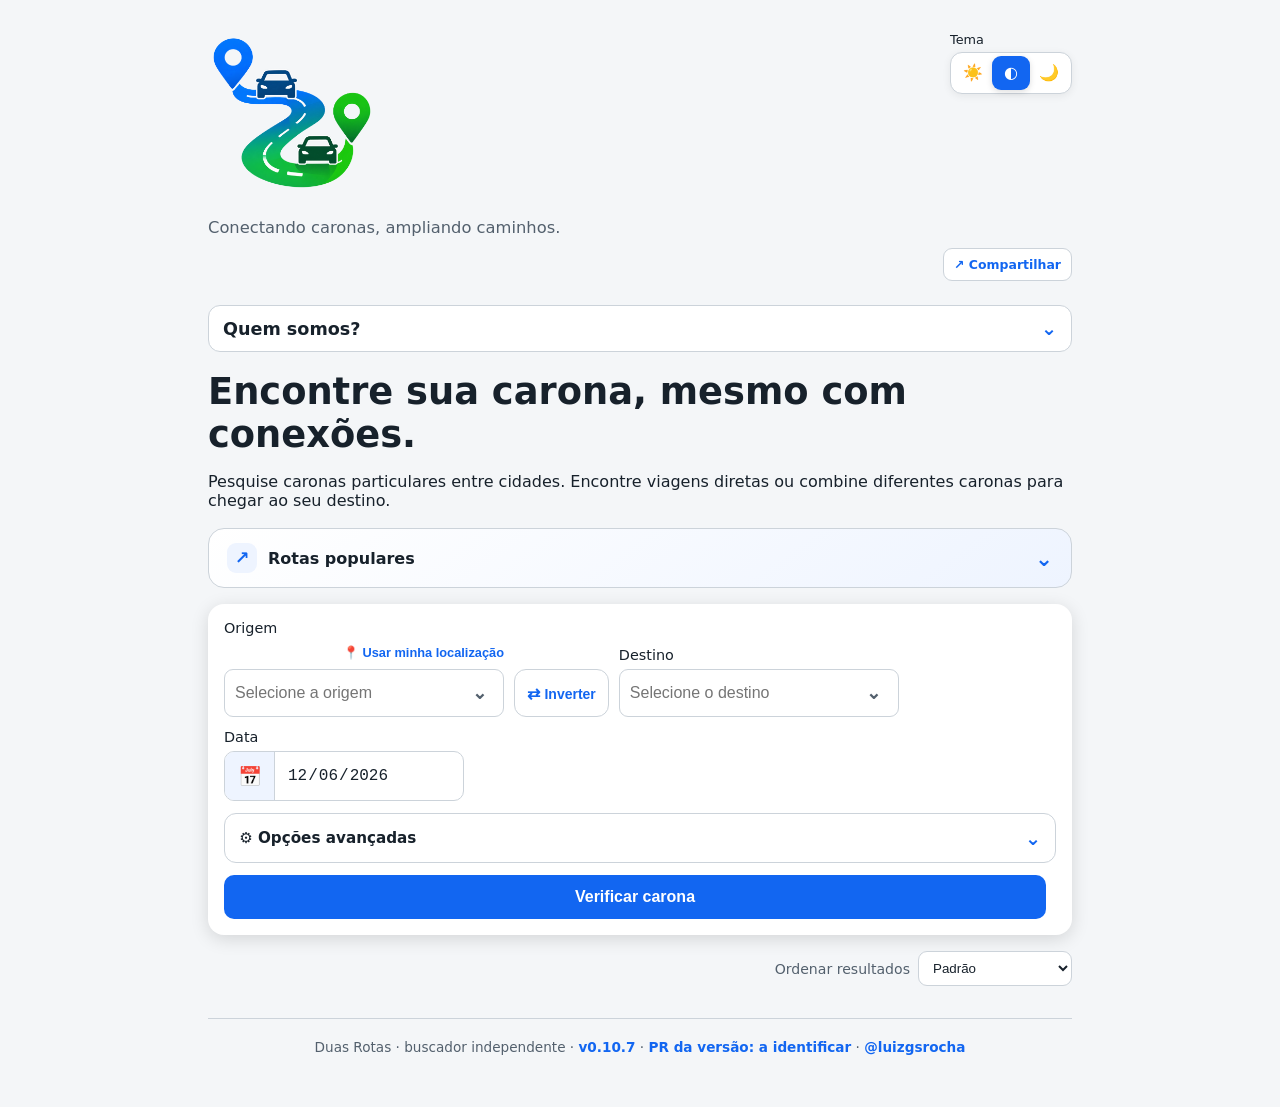
==== commit 1ebba72b: "feat: mostrar referência do PR no rodapé principal" ====
--- a/index.html
+++ b/index.html
@@ -5,4 +5,4 @@
         "url": "https://rua-nossa.lgsr96.workers.dev/",
         "inLanguage": "pt-BR",
         "description": "Buscador independente de caronas particulares e conexões."
-      }</script></head><body><main><header><div class="top"><div class="brand"><img class="logo" src="/logo.png" alt="Logotipo Duas Rotas" width="320" height="88" decoding="async" fetchpriority="high"></div><div class="theme" aria-label="Tema"><span>Tema</span><div class="theme-toggle" role="group"><button type="button" data-theme-value="light" aria-label="Tema claro" title="Claro">☀️</button><button type="button" data-theme-value="auto" aria-label="Tema automático" title="Automático">◐</button><button type="button" data-theme-value="dark" aria-label="Tema escuro" title="Escuro">🌙</button></div></div></div><p class="header-description">Conectando caronas, ampliando caminhos.</p><div class="site-share"><button type="button" id="share-site" aria-label="Compartilhar Duas Rotas">↗ Compartilhar</button><span id="share-feedback" class="share-feedback" role="status" aria-live="polite"></span></div></header><details class="about-bar"><summary><span>Quem somos?</span><span class="about-chevron" aria-hidden="true">⌄</span></summary><div class="about-content">O Duas Rotas é um buscador independente de caronas particulares anunciadas na BlaBlaCar. Não vendemos passagens nem operamos viagens. O uso da BlaBlaCar é independente e sem vínculo, parceria ou afiliação.</div></details><h1>Encontre sua carona, mesmo com conexões.</h1><p class="intro">Pesquise caronas particulares entre cidades. Encontre viagens diretas ou combine diferentes caronas para chegar ao seu destino.</p><details class="seo-info featured-routes-disclosure"><summary><span class="featured-summary-label"><span class="featured-summary-icon" aria-hidden="true">↗</span><span>Rotas populares</span></span><span class="featured-summary-chevron" aria-hidden="true">⌄</span></summary><div class="featured-routes-content"><div class="seo-heading"><span class="seo-kicker">Inspire sua próxima viagem</span><h2>Rotas em destaque</h2><p>Guias rápidos para escolher a data e começar sua busca.</p></div><nav class="featured-routes" aria-label="Rotas em destaque"><a class="featured-route" href="/?origin=taubate&amp;destination=campinas"><span class="route-cities"><strong>Taubaté</strong><small>SP</small></span> <span class="route-arrow" aria-hidden="true">→</span> <span class="route-cities route-destination"><strong>Campinas</strong><small>SP</small></span> </a><a class="featured-route" href="/?origin=taubate&amp;destination=pirassununga"><span class="route-cities"><strong>Taubaté</strong><small>SP</small></span> <span class="route-arrow" aria-hidden="true">→</span> <span class="route-cities route-destination"><strong>Pirassununga</strong><small>SP</small></span> </a><a class="featured-route" href="/?origin=formosa&amp;destination=brasilia"><span class="route-cities"><strong>Formosa</strong><small>GO</small></span> <span class="route-arrow" aria-hidden="true">→</span> <span class="route-cities route-destination"><strong>Brasília</strong><small>DF</small></span></a></nav><p class="seo-note"><span aria-hidden="true">ⓘ</span> Disponibilidade confirmada somente após a consulta.</p></div></details><section class="search"><div class="route-fields"><label class="origin-field">Origem <span class="origin-tools"><button type="button" id="locate" class="mini">📍 Usar minha localização</button></span><span class="city-combobox"><input id="origin" class="city-input" autocomplete="off" autocapitalize="none" spellcheck="false" enterkeyhint="next" placeholder="Selecione a origem" role="combobox" aria-haspopup="listbox" aria-expanded="false" aria-controls="origin-options" aria-autocomplete="list" aria-label="Cidade de origem"><button type="button" class="show-cities" data-show-cities="origin" aria-label="Mostrar cidades de origem" aria-controls="origin-options">⌄</button><button type="button" class="clear-city" data-clear-city="origin" aria-label="Limpar origem" hidden>×</button><span id="origin-options" class="city-options" role="listbox" aria-label="Cidades de origem" hidden></span></span><span id="location-feedback" class="location-feedback" role="status" aria-live="polite" hidden></span></label><button type="button" id="swap" class="swap" title="Inverter origem e destino" aria-label="Inverter origem e destino">⇄ <span>Inverter</span></button><div class="destinations"><label>Destino <span class="city-combobox"><input id="destination" class="destination city-input" autocomplete="off" autocapitalize="none" spellcheck="false" enterkeyhint="next" placeholder="Selecione o destino" role="combobox" aria-haspopup="listbox" aria-expanded="false" aria-controls="destination-options" aria-autocomplete="list" aria-label="Cidade de destino"><button type="button" class="show-cities" data-show-cities="destination" aria-label="Mostrar cidades de destino" aria-controls="destination-options">⌄</button><button type="button" class="clear-city" data-clear-city="destination" aria-label="Limpar destino" hidden>×</button><span id="destination-options" class="city-options" role="listbox" aria-label="Cidades de destino" hidden></span></span></label></div></div><div class="date-field"><label for="date">Data</label><div class="date-control"><button type="button" id="openCalendar" class="calendar-trigger" aria-label="Abrir calendário" title="Abrir calendário">📅</button><input id="date" type="date" aria-label="Data da viagem"></div></div><details class="advanced-options"><summary><span>⚙️ Opções avançadas</span><span class="advanced-chevron" aria-hidden="true">⌄</span></summary><div class="advanced-content"><fieldset class="wait-rules"><legend>⏱ Opções de baldeação</legend><div class="wait-grid"><label>Tempo máximo de espera entre baldeações<span class="input-unit"><input id="maxWait" type="number" min="0" max="720" step="1" value="720" aria-label="Tempo máximo de espera entre baldeações, em minutos"><span>min</span></span></label><label>Máx. baldeações<select id="maxTransfers" aria-label="Quantidade máxima de baldeações"><option value="0">0</option><option value="1">1</option><option value="2" selected="selected">2</option><option value="3">3</option><option value="4">4</option><option value="5">5</option><option value="6">6</option><option value="7">7</option><option value="8">8</option><option value="9">9</option><option value="10">10</option></select></label></div></fieldset></div></details><div class="search-actions"><button id="search">Verificar carona</button><button id="cancelSearch" type="button" class="secondary cancel-search" hidden>Cancelar busca</button></div></section><section><div class="results-tools"><label>Ordenar resultados <select id="sort"><option value="default">Padrão</option><option value="fastest">Mais rápido</option><option value="cheapest">Mais barato</option><option value="fewest">Menos baldeações</option></select></label></div><div id="status"></div><div id="transferLoading" class="transfer-loading" hidden aria-live="polite"><div class="loading-road" aria-hidden="true"><span class="loading-car">🚙</span><span class="road-line"></span></div><strong>Buscando as melhores conexões…</strong><small>A busca de conexões pode levar até 5 minutos.</small></div><div id="results"></div></section><footer class="credits">Duas Rotas · buscador independente · <a href="/versoes.html" aria-label="Ver histórico de versões">v0.10.7</a> · <a href="https://www.instagram.com/luizgsrocha/" target="_blank" rel="noopener noreferrer">@luizgsrocha</a></footer></main><script src="app.js?v=v0.10.7"></script></body></html>+      }</script></head><body><main><header><div class="top"><div class="brand"><img class="logo" src="/logo.png" alt="Logotipo Duas Rotas" width="320" height="88" decoding="async" fetchpriority="high"></div><div class="theme" aria-label="Tema"><span>Tema</span><div class="theme-toggle" role="group"><button type="button" data-theme-value="light" aria-label="Tema claro" title="Claro">☀️</button><button type="button" data-theme-value="auto" aria-label="Tema automático" title="Automático">◐</button><button type="button" data-theme-value="dark" aria-label="Tema escuro" title="Escuro">🌙</button></div></div></div><p class="header-description">Conectando caronas, ampliando caminhos.</p><div class="site-share"><button type="button" id="share-site" aria-label="Compartilhar Duas Rotas">↗ Compartilhar</button><span id="share-feedback" class="share-feedback" role="status" aria-live="polite"></span></div></header><details class="about-bar"><summary><span>Quem somos?</span><span class="about-chevron" aria-hidden="true">⌄</span></summary><div class="about-content">O Duas Rotas é um buscador independente de caronas particulares anunciadas na BlaBlaCar. Não vendemos passagens nem operamos viagens. O uso da BlaBlaCar é independente e sem vínculo, parceria ou afiliação.</div></details><h1>Encontre sua carona, mesmo com conexões.</h1><p class="intro">Pesquise caronas particulares entre cidades. Encontre viagens diretas ou combine diferentes caronas para chegar ao seu destino.</p><details class="seo-info featured-routes-disclosure"><summary><span class="featured-summary-label"><span class="featured-summary-icon" aria-hidden="true">↗</span><span>Rotas populares</span></span><span class="featured-summary-chevron" aria-hidden="true">⌄</span></summary><div class="featured-routes-content"><div class="seo-heading"><span class="seo-kicker">Inspire sua próxima viagem</span><h2>Rotas em destaque</h2><p>Guias rápidos para escolher a data e começar sua busca.</p></div><nav class="featured-routes" aria-label="Rotas em destaque"><a class="featured-route" href="/?origin=taubate&amp;destination=campinas"><span class="route-cities"><strong>Taubaté</strong><small>SP</small></span> <span class="route-arrow" aria-hidden="true">→</span> <span class="route-cities route-destination"><strong>Campinas</strong><small>SP</small></span> </a><a class="featured-route" href="/?origin=taubate&amp;destination=pirassununga"><span class="route-cities"><strong>Taubaté</strong><small>SP</small></span> <span class="route-arrow" aria-hidden="true">→</span> <span class="route-cities route-destination"><strong>Pirassununga</strong><small>SP</small></span> </a><a class="featured-route" href="/?origin=formosa&amp;destination=brasilia"><span class="route-cities"><strong>Formosa</strong><small>GO</small></span> <span class="route-arrow" aria-hidden="true">→</span> <span class="route-cities route-destination"><strong>Brasília</strong><small>DF</small></span></a></nav><p class="seo-note"><span aria-hidden="true">ⓘ</span> Disponibilidade confirmada somente após a consulta.</p></div></details><section class="search"><div class="route-fields"><label class="origin-field">Origem <span class="origin-tools"><button type="button" id="locate" class="mini">📍 Usar minha localização</button></span><span class="city-combobox"><input id="origin" class="city-input" autocomplete="off" autocapitalize="none" spellcheck="false" enterkeyhint="next" placeholder="Selecione a origem" role="combobox" aria-haspopup="listbox" aria-expanded="false" aria-controls="origin-options" aria-autocomplete="list" aria-label="Cidade de origem"><button type="button" class="show-cities" data-show-cities="origin" aria-label="Mostrar cidades de origem" aria-controls="origin-options">⌄</button><button type="button" class="clear-city" data-clear-city="origin" aria-label="Limpar origem" hidden>×</button><span id="origin-options" class="city-options" role="listbox" aria-label="Cidades de origem" hidden></span></span><span id="location-feedback" class="location-feedback" role="status" aria-live="polite" hidden></span></label><button type="button" id="swap" class="swap" title="Inverter origem e destino" aria-label="Inverter origem e destino">⇄ <span>Inverter</span></button><div class="destinations"><label>Destino <span class="city-combobox"><input id="destination" class="destination city-input" autocomplete="off" autocapitalize="none" spellcheck="false" enterkeyhint="next" placeholder="Selecione o destino" role="combobox" aria-haspopup="listbox" aria-expanded="false" aria-controls="destination-options" aria-autocomplete="list" aria-label="Cidade de destino"><button type="button" class="show-cities" data-show-cities="destination" aria-label="Mostrar cidades de destino" aria-controls="destination-options">⌄</button><button type="button" class="clear-city" data-clear-city="destination" aria-label="Limpar destino" hidden>×</button><span id="destination-options" class="city-options" role="listbox" aria-label="Cidades de destino" hidden></span></span></label></div></div><div class="date-field"><label for="date">Data</label><div class="date-control"><button type="button" id="openCalendar" class="calendar-trigger" aria-label="Abrir calendário" title="Abrir calendário">📅</button><input id="date" type="date" aria-label="Data da viagem"></div></div><details class="advanced-options"><summary><span>⚙️ Opções avançadas</span><span class="advanced-chevron" aria-hidden="true">⌄</span></summary><div class="advanced-content"><fieldset class="wait-rules"><legend>⏱ Opções de baldeação</legend><div class="wait-grid"><label>Tempo máximo de espera entre baldeações<span class="input-unit"><input id="maxWait" type="number" min="0" max="720" step="1" value="720" aria-label="Tempo máximo de espera entre baldeações, em minutos"><span>min</span></span></label><label>Máx. baldeações<select id="maxTransfers" aria-label="Quantidade máxima de baldeações"><option value="0">0</option><option value="1">1</option><option value="2" selected="selected">2</option><option value="3">3</option><option value="4">4</option><option value="5">5</option><option value="6">6</option><option value="7">7</option><option value="8">8</option><option value="9">9</option><option value="10">10</option></select></label></div></fieldset></div></details><div class="search-actions"><button id="search">Verificar carona</button><button id="cancelSearch" type="button" class="secondary cancel-search" hidden>Cancelar busca</button></div></section><section><div class="results-tools"><label>Ordenar resultados <select id="sort"><option value="default">Padrão</option><option value="fastest">Mais rápido</option><option value="cheapest">Mais barato</option><option value="fewest">Menos baldeações</option></select></label></div><div id="status"></div><div id="transferLoading" class="transfer-loading" hidden aria-live="polite"><div class="loading-road" aria-hidden="true"><span class="loading-car">🚙</span><span class="road-line"></span></div><strong>Buscando as melhores conexões…</strong><small>A busca de conexões pode levar até 5 minutos.</small></div><div id="results"></div></section><footer class="credits">Duas Rotas · buscador independente · <a href="/versoes.html" aria-label="Ver histórico de versões">v0.10.7</a> · <a id="release-pr" href="https://github.com/luizgsrocha/duas-rotas/pulls?q=is%3Apr+is%3Amerged" title="PR associado a esta versão">PR da versão: a identificar</a> · <a href="https://www.instagram.com/luizgsrocha/" target="_blank" rel="noopener noreferrer">@luizgsrocha</a></footer></main><script src="app.js?v=v0.10.7"></script></body></html>
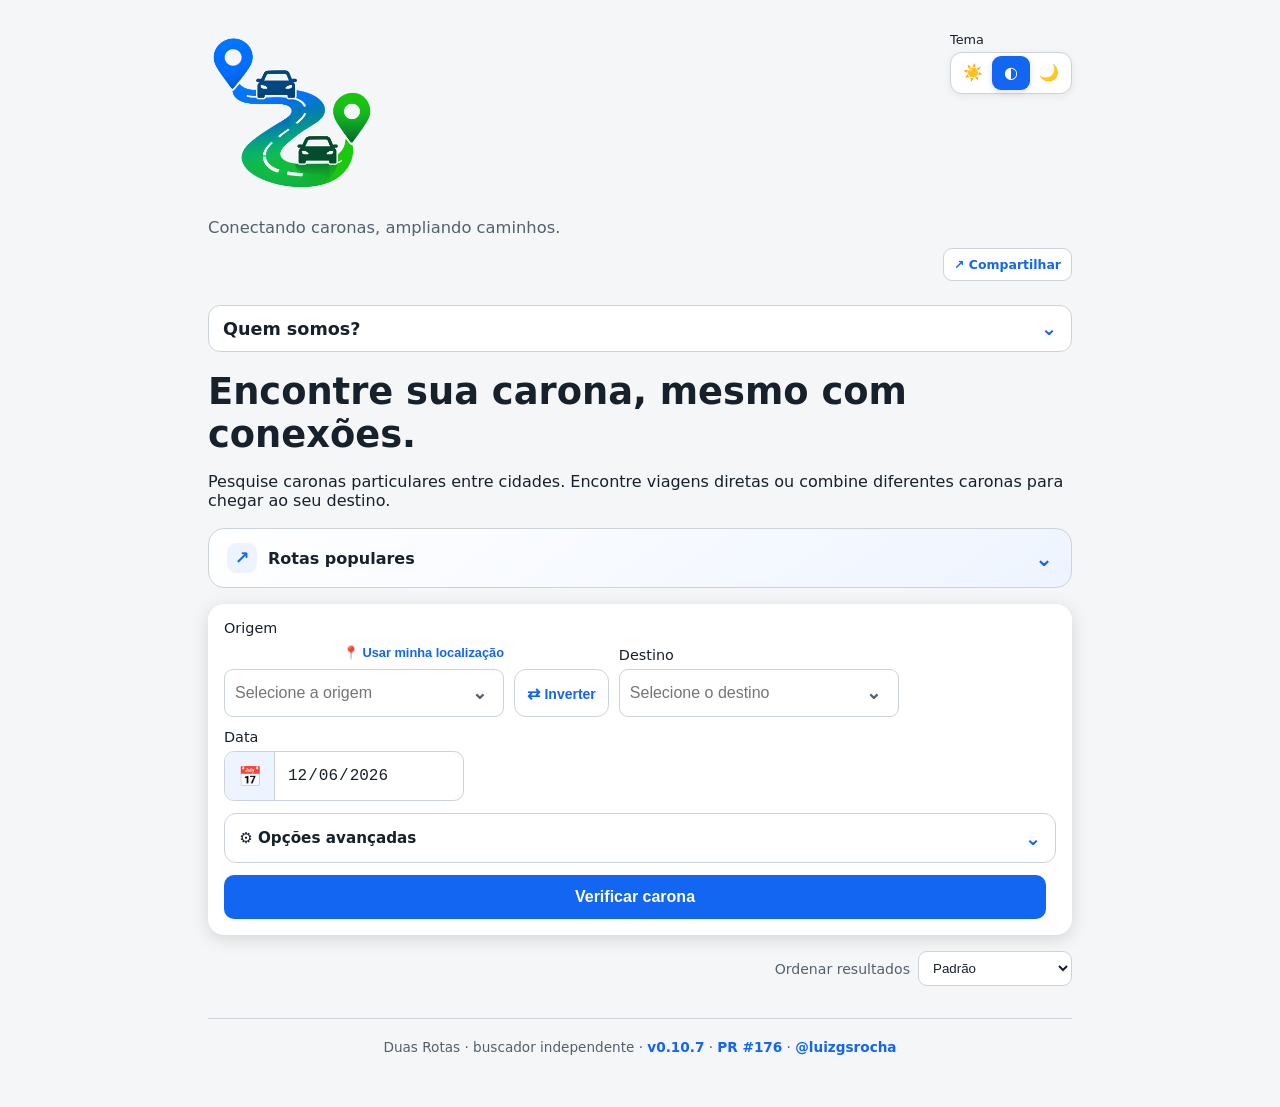
==== commit c75de6b1: "feat: vincular rodapé ao PR #176" ====
--- a/index.html
+++ b/index.html
@@ -5,4 +5,4 @@
         "url": "https://rua-nossa.lgsr96.workers.dev/",
         "inLanguage": "pt-BR",
         "description": "Buscador independente de caronas particulares e conexões."
-      }</script></head><body><main><header><div class="top"><div class="brand"><img class="logo" src="/logo.png" alt="Logotipo Duas Rotas" width="320" height="88" decoding="async" fetchpriority="high"></div><div class="theme" aria-label="Tema"><span>Tema</span><div class="theme-toggle" role="group"><button type="button" data-theme-value="light" aria-label="Tema claro" title="Claro">☀️</button><button type="button" data-theme-value="auto" aria-label="Tema automático" title="Automático">◐</button><button type="button" data-theme-value="dark" aria-label="Tema escuro" title="Escuro">🌙</button></div></div></div><p class="header-description">Conectando caronas, ampliando caminhos.</p><div class="site-share"><button type="button" id="share-site" aria-label="Compartilhar Duas Rotas">↗ Compartilhar</button><span id="share-feedback" class="share-feedback" role="status" aria-live="polite"></span></div></header><details class="about-bar"><summary><span>Quem somos?</span><span class="about-chevron" aria-hidden="true">⌄</span></summary><div class="about-content">O Duas Rotas é um buscador independente de caronas particulares anunciadas na BlaBlaCar. Não vendemos passagens nem operamos viagens. O uso da BlaBlaCar é independente e sem vínculo, parceria ou afiliação.</div></details><h1>Encontre sua carona, mesmo com conexões.</h1><p class="intro">Pesquise caronas particulares entre cidades. Encontre viagens diretas ou combine diferentes caronas para chegar ao seu destino.</p><details class="seo-info featured-routes-disclosure"><summary><span class="featured-summary-label"><span class="featured-summary-icon" aria-hidden="true">↗</span><span>Rotas populares</span></span><span class="featured-summary-chevron" aria-hidden="true">⌄</span></summary><div class="featured-routes-content"><div class="seo-heading"><span class="seo-kicker">Inspire sua próxima viagem</span><h2>Rotas em destaque</h2><p>Guias rápidos para escolher a data e começar sua busca.</p></div><nav class="featured-routes" aria-label="Rotas em destaque"><a class="featured-route" href="/?origin=taubate&amp;destination=campinas"><span class="route-cities"><strong>Taubaté</strong><small>SP</small></span> <span class="route-arrow" aria-hidden="true">→</span> <span class="route-cities route-destination"><strong>Campinas</strong><small>SP</small></span> </a><a class="featured-route" href="/?origin=taubate&amp;destination=pirassununga"><span class="route-cities"><strong>Taubaté</strong><small>SP</small></span> <span class="route-arrow" aria-hidden="true">→</span> <span class="route-cities route-destination"><strong>Pirassununga</strong><small>SP</small></span> </a><a class="featured-route" href="/?origin=formosa&amp;destination=brasilia"><span class="route-cities"><strong>Formosa</strong><small>GO</small></span> <span class="route-arrow" aria-hidden="true">→</span> <span class="route-cities route-destination"><strong>Brasília</strong><small>DF</small></span></a></nav><p class="seo-note"><span aria-hidden="true">ⓘ</span> Disponibilidade confirmada somente após a consulta.</p></div></details><section class="search"><div class="route-fields"><label class="origin-field">Origem <span class="origin-tools"><button type="button" id="locate" class="mini">📍 Usar minha localização</button></span><span class="city-combobox"><input id="origin" class="city-input" autocomplete="off" autocapitalize="none" spellcheck="false" enterkeyhint="next" placeholder="Selecione a origem" role="combobox" aria-haspopup="listbox" aria-expanded="false" aria-controls="origin-options" aria-autocomplete="list" aria-label="Cidade de origem"><button type="button" class="show-cities" data-show-cities="origin" aria-label="Mostrar cidades de origem" aria-controls="origin-options">⌄</button><button type="button" class="clear-city" data-clear-city="origin" aria-label="Limpar origem" hidden>×</button><span id="origin-options" class="city-options" role="listbox" aria-label="Cidades de origem" hidden></span></span><span id="location-feedback" class="location-feedback" role="status" aria-live="polite" hidden></span></label><button type="button" id="swap" class="swap" title="Inverter origem e destino" aria-label="Inverter origem e destino">⇄ <span>Inverter</span></button><div class="destinations"><label>Destino <span class="city-combobox"><input id="destination" class="destination city-input" autocomplete="off" autocapitalize="none" spellcheck="false" enterkeyhint="next" placeholder="Selecione o destino" role="combobox" aria-haspopup="listbox" aria-expanded="false" aria-controls="destination-options" aria-autocomplete="list" aria-label="Cidade de destino"><button type="button" class="show-cities" data-show-cities="destination" aria-label="Mostrar cidades de destino" aria-controls="destination-options">⌄</button><button type="button" class="clear-city" data-clear-city="destination" aria-label="Limpar destino" hidden>×</button><span id="destination-options" class="city-options" role="listbox" aria-label="Cidades de destino" hidden></span></span></label></div></div><div class="date-field"><label for="date">Data</label><div class="date-control"><button type="button" id="openCalendar" class="calendar-trigger" aria-label="Abrir calendário" title="Abrir calendário">📅</button><input id="date" type="date" aria-label="Data da viagem"></div></div><details class="advanced-options"><summary><span>⚙️ Opções avançadas</span><span class="advanced-chevron" aria-hidden="true">⌄</span></summary><div class="advanced-content"><fieldset class="wait-rules"><legend>⏱ Opções de baldeação</legend><div class="wait-grid"><label>Tempo máximo de espera entre baldeações<span class="input-unit"><input id="maxWait" type="number" min="0" max="720" step="1" value="720" aria-label="Tempo máximo de espera entre baldeações, em minutos"><span>min</span></span></label><label>Máx. baldeações<select id="maxTransfers" aria-label="Quantidade máxima de baldeações"><option value="0">0</option><option value="1">1</option><option value="2" selected="selected">2</option><option value="3">3</option><option value="4">4</option><option value="5">5</option><option value="6">6</option><option value="7">7</option><option value="8">8</option><option value="9">9</option><option value="10">10</option></select></label></div></fieldset></div></details><div class="search-actions"><button id="search">Verificar carona</button><button id="cancelSearch" type="button" class="secondary cancel-search" hidden>Cancelar busca</button></div></section><section><div class="results-tools"><label>Ordenar resultados <select id="sort"><option value="default">Padrão</option><option value="fastest">Mais rápido</option><option value="cheapest">Mais barato</option><option value="fewest">Menos baldeações</option></select></label></div><div id="status"></div><div id="transferLoading" class="transfer-loading" hidden aria-live="polite"><div class="loading-road" aria-hidden="true"><span class="loading-car">🚙</span><span class="road-line"></span></div><strong>Buscando as melhores conexões…</strong><small>A busca de conexões pode levar até 5 minutos.</small></div><div id="results"></div></section><footer class="credits">Duas Rotas · buscador independente · <a href="/versoes.html" aria-label="Ver histórico de versões">v0.10.7</a> · <a id="release-pr" href="https://github.com/luizgsrocha/duas-rotas/pulls?q=is%3Apr+is%3Amerged" title="PR associado a esta versão">PR da versão: a identificar</a> · <a href="https://www.instagram.com/luizgsrocha/" target="_blank" rel="noopener noreferrer">@luizgsrocha</a></footer></main><script src="app.js?v=v0.10.7"></script></body></html>+      }</script></head><body><main><header><div class="top"><div class="brand"><img class="logo" src="/logo.png" alt="Logotipo Duas Rotas" width="320" height="88" decoding="async" fetchpriority="high"></div><div class="theme" aria-label="Tema"><span>Tema</span><div class="theme-toggle" role="group"><button type="button" data-theme-value="light" aria-label="Tema claro" title="Claro">☀️</button><button type="button" data-theme-value="auto" aria-label="Tema automático" title="Automático">◐</button><button type="button" data-theme-value="dark" aria-label="Tema escuro" title="Escuro">🌙</button></div></div></div><p class="header-description">Conectando caronas, ampliando caminhos.</p><div class="site-share"><button type="button" id="share-site" aria-label="Compartilhar Duas Rotas">↗ Compartilhar</button><span id="share-feedback" class="share-feedback" role="status" aria-live="polite"></span></div></header><details class="about-bar"><summary><span>Quem somos?</span><span class="about-chevron" aria-hidden="true">⌄</span></summary><div class="about-content">O Duas Rotas é um buscador independente de caronas particulares anunciadas na BlaBlaCar. Não vendemos passagens nem operamos viagens. O uso da BlaBlaCar é independente e sem vínculo, parceria ou afiliação.</div></details><h1>Encontre sua carona, mesmo com conexões.</h1><p class="intro">Pesquise caronas particulares entre cidades. Encontre viagens diretas ou combine diferentes caronas para chegar ao seu destino.</p><details class="seo-info featured-routes-disclosure"><summary><span class="featured-summary-label"><span class="featured-summary-icon" aria-hidden="true">↗</span><span>Rotas populares</span></span><span class="featured-summary-chevron" aria-hidden="true">⌄</span></summary><div class="featured-routes-content"><div class="seo-heading"><span class="seo-kicker">Inspire sua próxima viagem</span><h2>Rotas em destaque</h2><p>Guias rápidos para escolher a data e começar sua busca.</p></div><nav class="featured-routes" aria-label="Rotas em destaque"><a class="featured-route" href="/?origin=taubate&amp;destination=campinas"><span class="route-cities"><strong>Taubaté</strong><small>SP</small></span> <span class="route-arrow" aria-hidden="true">→</span> <span class="route-cities route-destination"><strong>Campinas</strong><small>SP</small></span> </a><a class="featured-route" href="/?origin=taubate&amp;destination=pirassununga"><span class="route-cities"><strong>Taubaté</strong><small>SP</small></span> <span class="route-arrow" aria-hidden="true">→</span> <span class="route-cities route-destination"><strong>Pirassununga</strong><small>SP</small></span> </a><a class="featured-route" href="/?origin=formosa&amp;destination=brasilia"><span class="route-cities"><strong>Formosa</strong><small>GO</small></span> <span class="route-arrow" aria-hidden="true">→</span> <span class="route-cities route-destination"><strong>Brasília</strong><small>DF</small></span></a></nav><p class="seo-note"><span aria-hidden="true">ⓘ</span> Disponibilidade confirmada somente após a consulta.</p></div></details><section class="search"><div class="route-fields"><label class="origin-field">Origem <span class="origin-tools"><button type="button" id="locate" class="mini">📍 Usar minha localização</button></span><span class="city-combobox"><input id="origin" class="city-input" autocomplete="off" autocapitalize="none" spellcheck="false" enterkeyhint="next" placeholder="Selecione a origem" role="combobox" aria-haspopup="listbox" aria-expanded="false" aria-controls="origin-options" aria-autocomplete="list" aria-label="Cidade de origem"><button type="button" class="show-cities" data-show-cities="origin" aria-label="Mostrar cidades de origem" aria-controls="origin-options">⌄</button><button type="button" class="clear-city" data-clear-city="origin" aria-label="Limpar origem" hidden>×</button><span id="origin-options" class="city-options" role="listbox" aria-label="Cidades de origem" hidden></span></span><span id="location-feedback" class="location-feedback" role="status" aria-live="polite" hidden></span></label><button type="button" id="swap" class="swap" title="Inverter origem e destino" aria-label="Inverter origem e destino">⇄ <span>Inverter</span></button><div class="destinations"><label>Destino <span class="city-combobox"><input id="destination" class="destination city-input" autocomplete="off" autocapitalize="none" spellcheck="false" enterkeyhint="next" placeholder="Selecione o destino" role="combobox" aria-haspopup="listbox" aria-expanded="false" aria-controls="destination-options" aria-autocomplete="list" aria-label="Cidade de destino"><button type="button" class="show-cities" data-show-cities="destination" aria-label="Mostrar cidades de destino" aria-controls="destination-options">⌄</button><button type="button" class="clear-city" data-clear-city="destination" aria-label="Limpar destino" hidden>×</button><span id="destination-options" class="city-options" role="listbox" aria-label="Cidades de destino" hidden></span></span></label></div></div><div class="date-field"><label for="date">Data</label><div class="date-control"><button type="button" id="openCalendar" class="calendar-trigger" aria-label="Abrir calendário" title="Abrir calendário">📅</button><input id="date" type="date" aria-label="Data da viagem"></div></div><details class="advanced-options"><summary><span>⚙️ Opções avançadas</span><span class="advanced-chevron" aria-hidden="true">⌄</span></summary><div class="advanced-content"><fieldset class="wait-rules"><legend>⏱ Opções de baldeação</legend><div class="wait-grid"><label>Tempo máximo de espera entre baldeações<span class="input-unit"><input id="maxWait" type="number" min="0" max="720" step="1" value="720" aria-label="Tempo máximo de espera entre baldeações, em minutos"><span>min</span></span></label><label>Máx. baldeações<select id="maxTransfers" aria-label="Quantidade máxima de baldeações"><option value="0">0</option><option value="1">1</option><option value="2" selected="selected">2</option><option value="3">3</option><option value="4">4</option><option value="5">5</option><option value="6">6</option><option value="7">7</option><option value="8">8</option><option value="9">9</option><option value="10">10</option></select></label></div></fieldset></div></details><div class="search-actions"><button id="search">Verificar carona</button><button id="cancelSearch" type="button" class="secondary cancel-search" hidden>Cancelar busca</button></div></section><section><div class="results-tools"><label>Ordenar resultados <select id="sort"><option value="default">Padrão</option><option value="fastest">Mais rápido</option><option value="cheapest">Mais barato</option><option value="fewest">Menos baldeações</option></select></label></div><div id="status"></div><div id="transferLoading" class="transfer-loading" hidden aria-live="polite"><div class="loading-road" aria-hidden="true"><span class="loading-car">🚙</span><span class="road-line"></span></div><strong>Buscando as melhores conexões…</strong><small>A busca de conexões pode levar até 5 minutos.</small></div><div id="results"></div></section><footer class="credits">Duas Rotas · buscador independente · <a href="/versoes.html" aria-label="Ver histórico de versões">v0.10.7</a> · <a id="release-pr" href="https://github.com/luizgsrocha/duas-rotas/pull/176" title="Pull Request desta versão">PR #176</a> · <a href="https://www.instagram.com/luizgsrocha/" target="_blank" rel="noopener noreferrer">@luizgsrocha</a></footer></main><script src="app.js?v=v0.10.7"></script></body></html>
